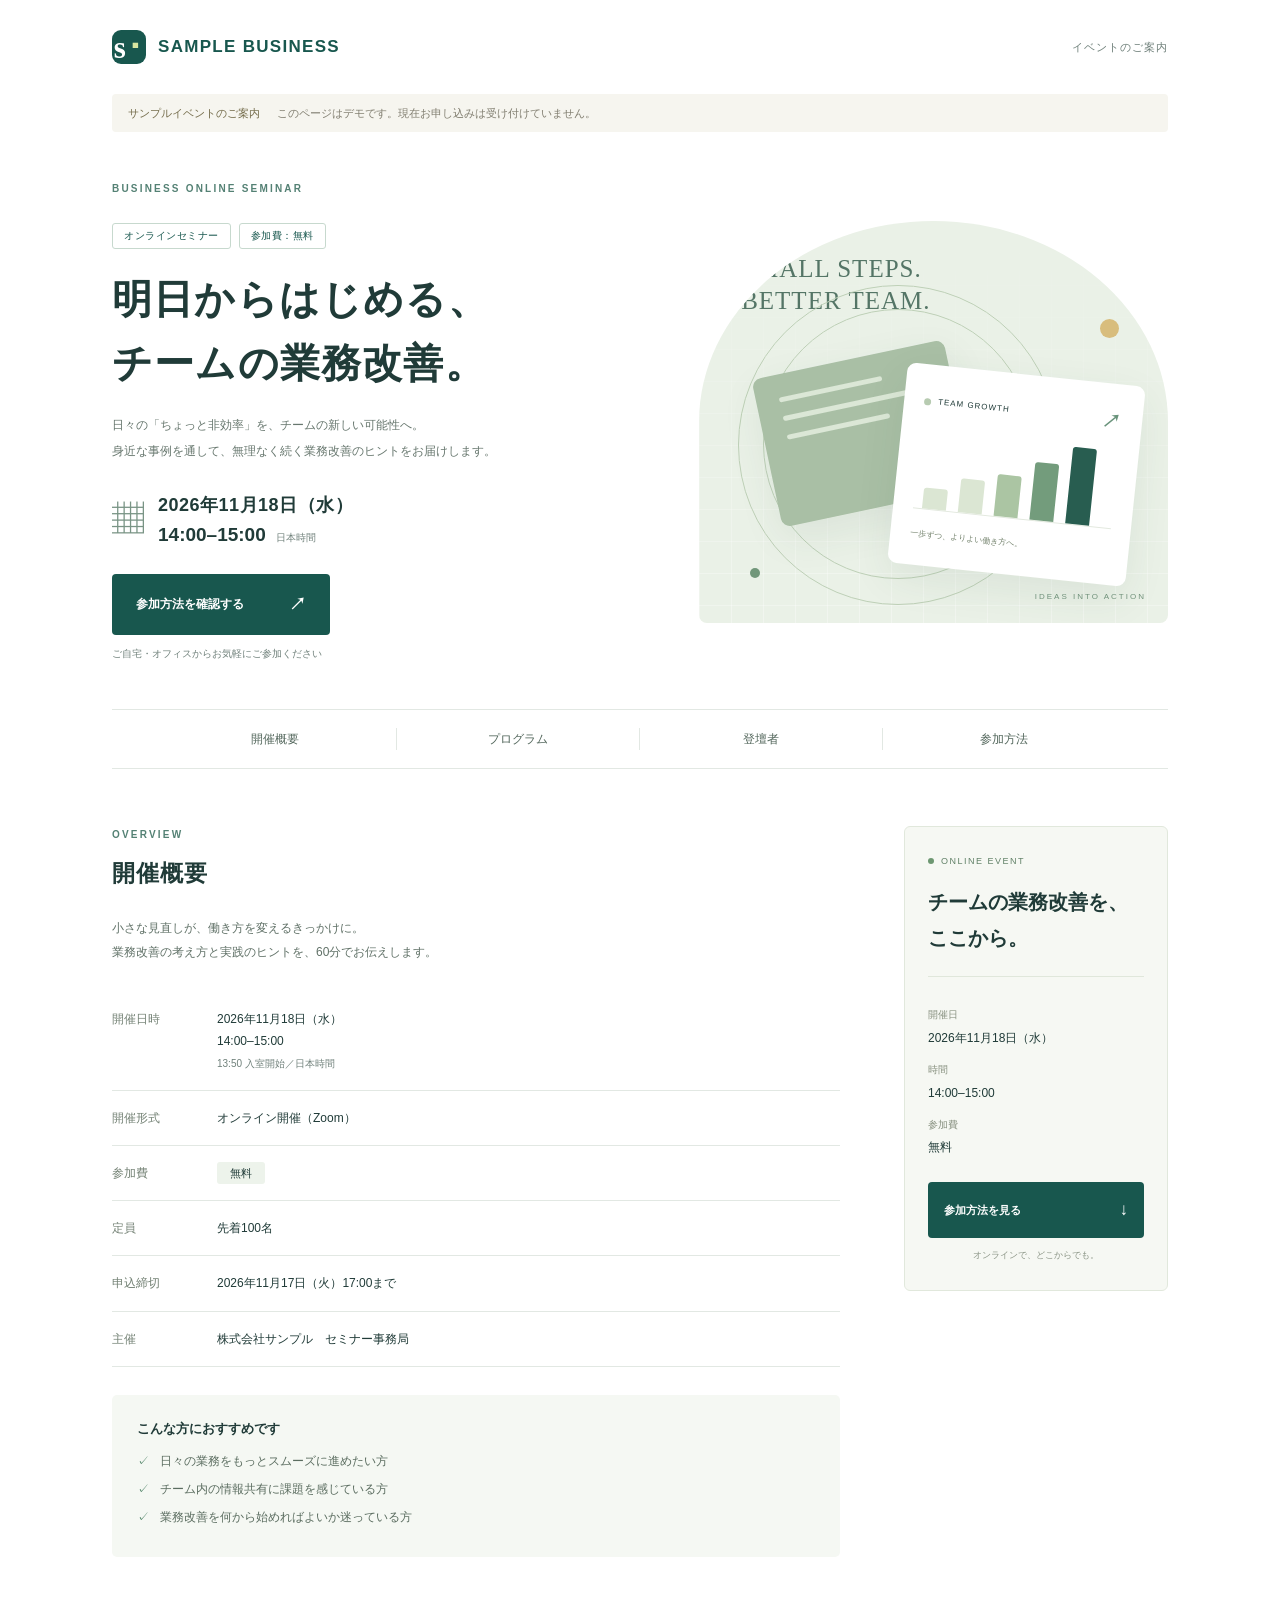
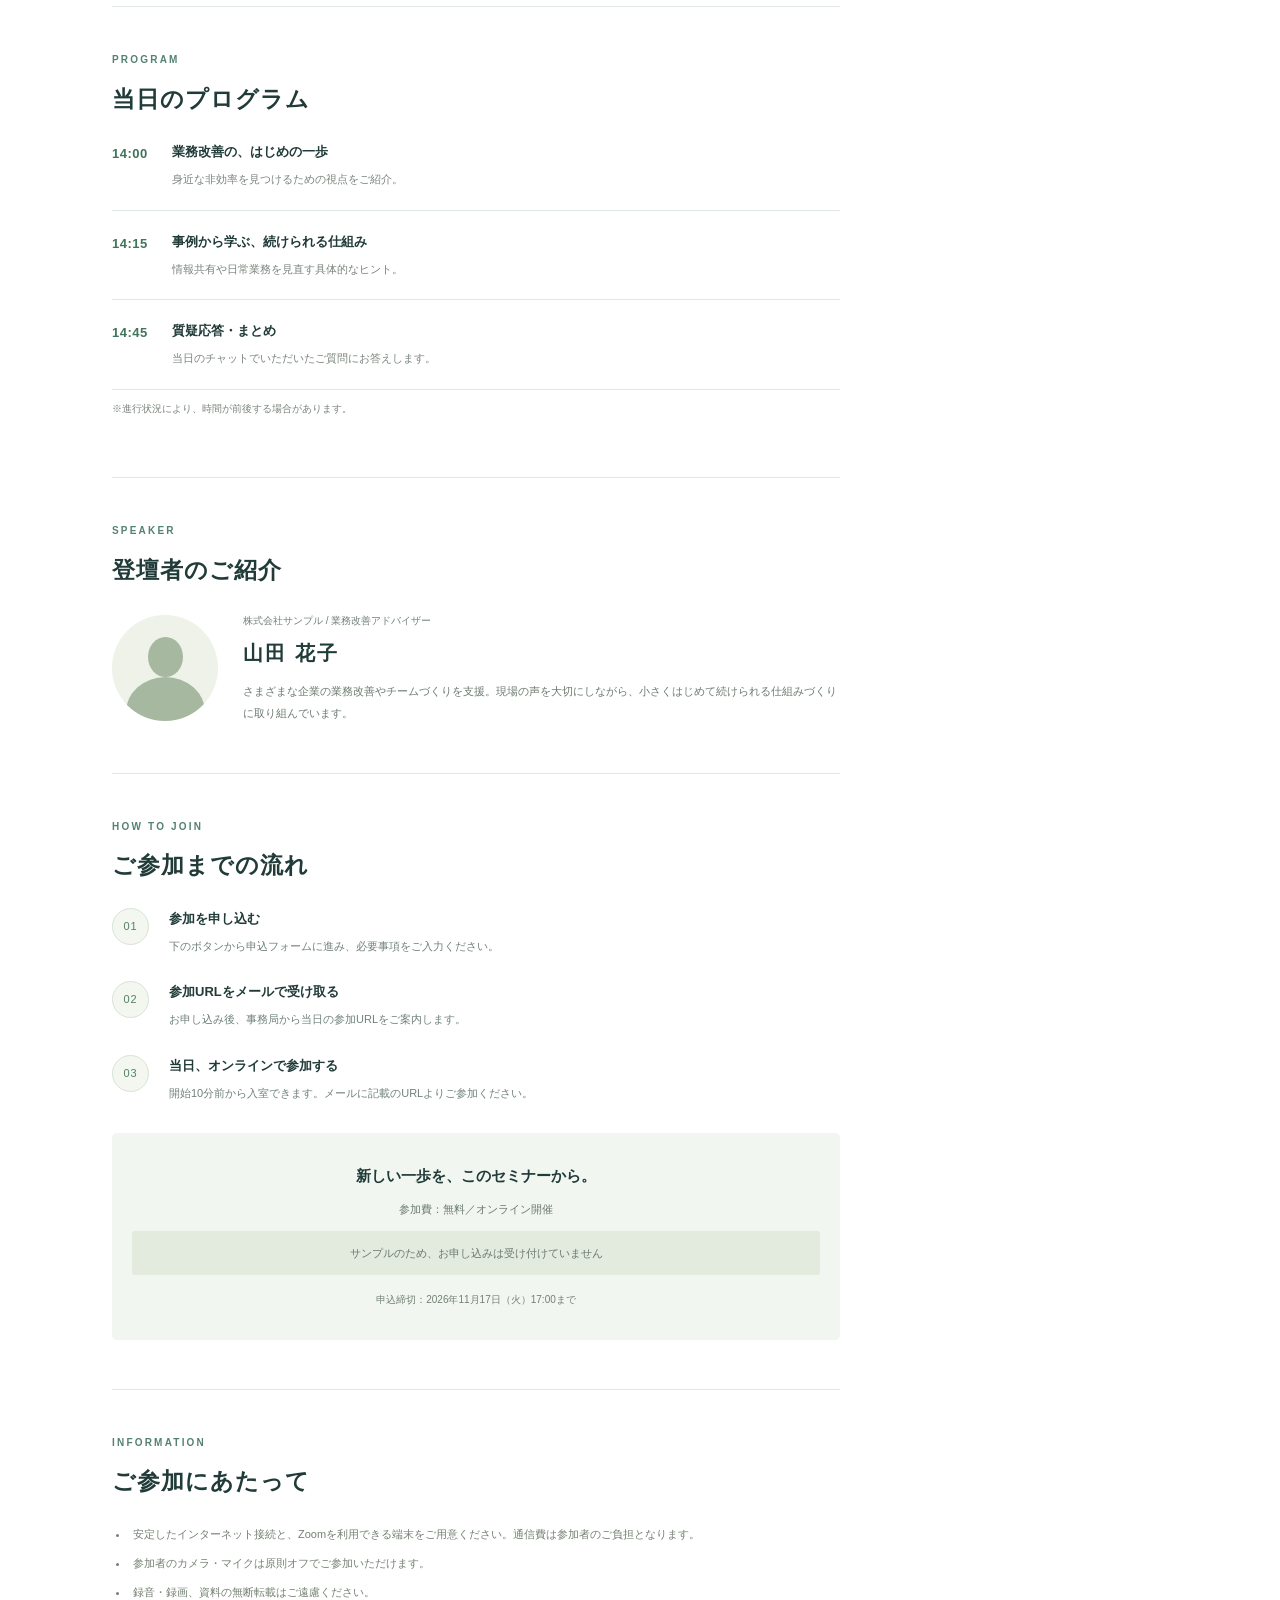
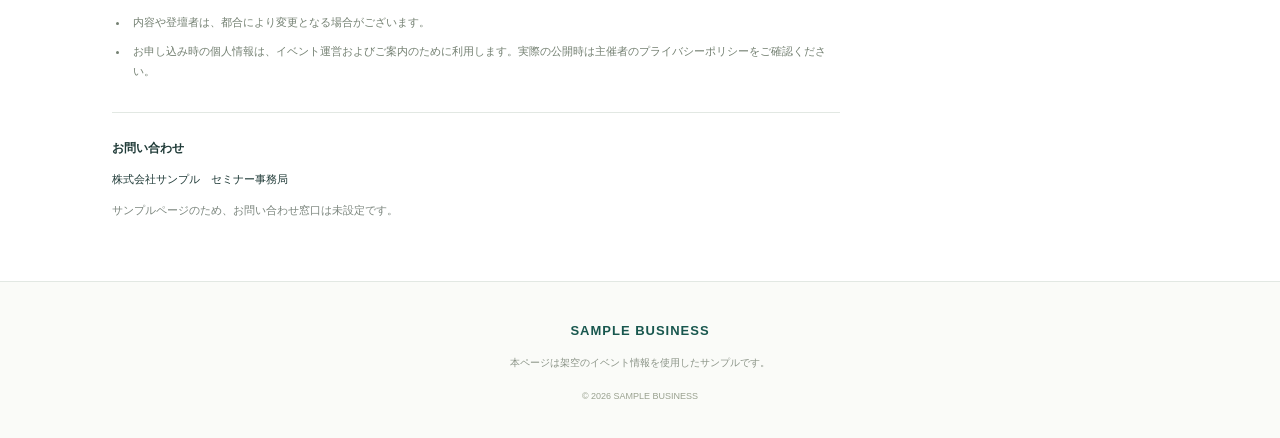
==== index.html @ 07f684a6 "Add Japanese online event information page" ====
<!doctype html>
<html lang="ja">
<head>
  <meta charset="utf-8">
  <meta name="viewport" content="width=device-width, initial-scale=1">
  <meta name="description" content="オンラインセミナーの開催概要・プログラム・参加方法をご案内します。">
  <meta name="robots" content="noindex, nofollow">
  <meta name="theme-color" content="#174f49">
  <title>オンラインイベントのご案内</title>
  <link rel="stylesheet" href="style.css">
  <script src="app.js" defer></script>
</head>
<body>
  <header class="site-header"><a class="brand" href="#" aria-label="ページの先頭へ"><span class="brand-mark" aria-hidden="true">s<span>･</span></span><span id="company">SAMPLE BUSINESS</span></a><span class="header-label">イベントのご案内</span></header>
  <main id="content">
    <div class="sample-banner" data-sample>サンプルイベントのご案内 <span>このページはデモです。現在お申し込みは受け付けていません。</span></div>
    <section class="hero" aria-labelledby="event-title">
      <div class="hero-copy"><p class="eyebrow" id="series"></p><div class="tags"><span>オンラインセミナー</span><span>参加費：<span data-field="fee"></span></span></div><h1 id="event-title">イベント情報を読み込み中…</h1><p class="hero-description" id="description"></p><div class="hero-date"><span class="date-icon" aria-hidden="true">▦</span><div><strong data-field="date"></strong><p><span data-field="time"></span><small>日本時間</small></p></div></div><a class="button" href="#participation">参加方法を確認する <span aria-hidden="true">↗</span></a><p class="hero-caption">ご自宅・オフィスからお気軽にご参加ください</p></div>
      <div class="hero-art" aria-hidden="true"><div class="art-grid"></div><span class="art-caption">SMALL STEPS.<br>BETTER TEAM.</span><div class="art-orbit orbit-one"></div><div class="art-orbit orbit-two"></div><div class="art-card card-back"><span></span><span></span><span></span></div><div class="art-card card-front"><div class="chart-header"><i></i><span>TEAM GROWTH</span><b>↗</b></div><div class="chart"><i></i><i></i><i></i><i></i><i></i></div><div class="chart-line"></div><small>一歩ずつ、よりよい働き方へ。</small></div><span class="art-dot dot-one"></span><span class="art-dot dot-two"></span><span class="art-note">IDEAS INTO ACTION</span></div>
    </section>
    <nav class="section-nav" aria-label="ページ内メニュー"><a href="#overview">開催概要</a><a href="#program">プログラム</a><a href="#speaker">登壇者</a><a href="#participation">参加方法</a></nav>
    <div class="page-body"><div class="main-column">
      <section id="overview" class="section"><p class="eyebrow">OVERVIEW</p><h2>開催概要</h2><p class="section-intro" data-field="overview"></p><dl class="overview-table"><div><dt>開催日時</dt><dd><strong data-field="date"></strong><br><span data-field="time"></span><small data-field="reception"></small></dd></div><div><dt>開催形式</dt><dd data-field="format"></dd></div><div><dt>参加費</dt><dd><span class="free" data-field="fee"></span></dd></div><div><dt>定員</dt><dd data-field="capacity"></dd></div><div><dt>申込締切</dt><dd data-field="deadline"></dd></div><div><dt>主催</dt><dd data-field="organizer"></dd></div></dl><div class="audience"><h3>こんな方におすすめです</h3><ul id="audience"></ul></div></section>
      <section id="program" class="section"><p class="eyebrow">PROGRAM</p><h2>当日のプログラム</h2><div id="agenda" class="agenda"></div><p class="muted">※進行状況により、時間が前後する場合があります。</p></section>
      <section id="speaker" class="section"><p class="eyebrow">SPEAKER</p><h2>登壇者のご紹介</h2><div class="speaker-card"><div class="speaker-avatar" aria-hidden="true"><span></span></div><div><p class="speaker-role" id="speaker-role"></p><h3 id="speaker-name"></h3><p id="speaker-bio"></p></div></div></section>
      <section id="participation" class="section"><p class="eyebrow">HOW TO JOIN</p><h2>ご参加までの流れ</h2><ol class="steps"><li><span>01</span><div><h3>参加を申し込む</h3><p>下のボタンから申込フォームに進み、必要事項をご入力ください。</p></div></li><li><span>02</span><div><h3>参加URLをメールで受け取る</h3><p>お申し込み後、事務局から当日の参加URLをご案内します。</p></div></li><li><span>03</span><div><h3>当日、オンラインで参加する</h3><p>開始10分前から入室できます。メールに記載のURLよりご参加ください。</p></div></li></ol><div class="application-box"><h3 data-field="invitation"></h3><p>参加費：<span data-field="fee"></span>／オンライン開催</p><a id="application-link" class="button" hidden>参加を申し込む <span aria-hidden="true">↗</span></a><p id="application-unavailable" class="demo-status">サンプルのため、お申し込みは受け付けていません</p><small>申込締切：<span data-field="deadline"></span></small></div></section>
      <section class="section notes"><p class="eyebrow">INFORMATION</p><h2>ご参加にあたって</h2><ul id="notes"></ul><div class="contact"><h3>お問い合わせ</h3><p data-field="organizer"></p><a id="contact-link" hidden></a><p id="contact-unavailable" class="muted">サンプルページのため、お問い合わせ窓口は未設定です。</p></div></section>
    </div><aside class="summary-card" aria-label="イベント要点"><span class="live-label"><i></i> ONLINE EVENT</span><h2 data-field="shortTitle"></h2><dl><dt>開催日</dt><dd data-field="date"></dd><dt>時間</dt><dd data-field="time"></dd><dt>参加費</dt><dd data-field="fee"></dd></dl><a class="button" href="#participation">参加方法を見る <span aria-hidden="true">↓</span></a><p>オンラインで、どこからでも。</p></aside></div>
    <div id="load-error" role="alert" hidden>イベント情報を読み込めませんでした。時間をおいて再読み込みしてください。</div>
  </main>
  <footer><a class="footer-brand" href="#" data-field="company"></a><p data-sample>本ページは架空のイベント情報を使用したサンプルです。</p><small>© <span id="year"></span> <span data-field="company"></span></small></footer>
  <noscript><p class="noscript">イベント詳細を表示するには、ブラウザのJavaScriptを有効にしてください。</p></noscript>
</body>
</html>
---- style.css ----
:root{--ink:#203b38;--green:#18574e;--muted:#70817b;--line:#e2e8e3;--pale:#f1f6f1}*{box-sizing:border-box}html{scroll-behavior:smooth;scroll-padding-top:30px}body{margin:0;background:#fff;color:var(--ink);font-family:"Noto Sans JP","Hiragino Kaku Gothic ProN","Yu Gothic",Meiryo,sans-serif;font-size:14px;line-height:1.85}a{color:var(--green)}a:focus-visible{outline:3px solid #bd8c2f;outline-offset:5px}button,a{-webkit-tap-highlight-color:transparent}[hidden]{display:none!important}.site-header{max-width:1120px;margin:auto;height:94px;display:flex;justify-content:space-between;align-items:center;padding:0 32px}.brand{display:flex;gap:12px;align-items:center;text-decoration:none;font-weight:700;font-size:17px;letter-spacing:1.3px}.brand-mark{display:inline-flex;align-items:center;justify-content:center;width:34px;height:34px;background:var(--green);color:white;border-radius:9px;font-size:31px;line-height:1;font-family:Georgia,serif}.brand-mark span{color:#d8e6a1}.header-label{font-size:11px;color:var(--muted);letter-spacing:1px}main{max-width:1120px;margin:auto;padding:0 32px}.sample-banner{font-size:11px;background:#f6f5ef;color:#756d4c;padding:9px 16px;border-radius:4px;margin-bottom:24px}.sample-banner span{margin-left:14px;color:#817e70}.hero{display:grid;grid-template-columns:1.15fr 1fr;min-height:460px;gap:20px;align-items:center;padding:24px 0 45px}.eyebrow{font-size:10px;font-weight:700;letter-spacing:2.2px;color:#548174;margin:0 0 12px}.tags{display:flex;gap:8px;margin:24px 0 18px}.tags span{font-size:10px;letter-spacing:.5px;padding:3px 11px;border:1px solid #c7d9ce;border-radius:3px;color:var(--green)}h1{font-size:40px;line-height:1.6;letter-spacing:1.2px;margin:0 0 18px;white-space:pre-line;font-weight:700}.hero-description{font-size:12px;line-height:2.1;white-space:pre-line;color:#67776e}.hero-date{display:flex;align-items:center;gap:14px;margin:25px 0}.date-icon{font-size:32px;color:#799485}.hero-date strong{font-size:18px;letter-spacing:.5px}.hero-date p{margin:0;font-size:19px;font-weight:600;line-height:1.4}.hero-date small{font-size:10px;font-weight:400;margin-left:10px;color:var(--muted)}.button{display:inline-flex;align-items:center;justify-content:space-between;gap:45px;border-radius:4px;background:var(--green);color:white;font-size:12px;font-weight:600;padding:15px 24px;text-decoration:none;transition:background .2s,transform .2s}.button:hover{background:#103f38;transform:translateY(-1px)}.button span{font-size:17px}.hero-caption{font-size:10px;color:var(--muted);margin:10px 0 0}.hero-art{height:380px;background:#eaf1e7;border-radius:50% 50% 8px 8px;position:relative;overflow:hidden}.art-grid{position:absolute;inset:0;background-image:linear-gradient(#ffffff55 1px,transparent 1px),linear-gradient(90deg,#ffffff55 1px,transparent 1px);background-size:32px 32px;mask-image:linear-gradient(transparent,#000)}.art-caption{position:absolute;left:42px;top:32px;font-size:25px;line-height:1.3;font-family:Georgia,serif;color:#547566;letter-spacing:1px}.art-orbit{position:absolute;width:270px;height:270px;border:1px solid #bed0b7;border-radius:50%;top:88px;left:64px}.orbit-two{width:320px;height:320px;left:39px;top:64px}.art-card{position:absolute;border-radius:9px;background:#fff;box-shadow:0 14px 40px #31533b15}.card-back{width:196px;height:151px;left:66px;top:137px;transform:rotate(-12deg);background:#a9bfa5;padding:23px}.card-back>span{display:block;width:70%;height:5px;background:#dbe7d6;margin-bottom:14px;border-radius:3px}.card-back>span:nth-child(2){width:90%}.card-front{width:239px;right:32px;top:153px;transform:rotate(6deg);padding:20px}.chart-header{display:flex;align-items:center;gap:7px;font-size:8px;letter-spacing:1px}.chart-header i{width:7px;height:7px;background:#b7cbb1;border-radius:50%}.chart-header b{margin-left:auto;font-size:19px;color:#69937b}.chart{height:89px;display:flex;gap:12px;align-items:flex-end;padding:12px 9px 0}.chart i{width:24px;background:#dbe6d3;border-radius:3px 3px 0 0;height:28%}.chart i:nth-child(2){height:44%}.chart i:nth-child(3){height:55%;background:#abc5a3}.chart i:nth-child(4){height:75%;background:#739c7c}.chart i:nth-child(5){height:100%;background:#285d50}.chart-line{border-top:1px solid #e3e9df;margin-bottom:10px}.card-front small{font-size:8px;color:#72816b}.art-dot{position:absolute;border-radius:50%;background:#d8bd7d}.dot-one{width:19px;height:19px;right:49px;top:98px}.dot-two{width:10px;height:10px;left:51px;bottom:45px;background:#71977a}.art-note{position:absolute;bottom:18px;right:22px;font-size:8px;letter-spacing:2px;color:#70917a}.section-nav{display:flex;border-top:1px solid var(--line);border-bottom:1px solid var(--line);justify-content:center;padding:18px 0;gap:0}.section-nav a{font-size:12px;text-decoration:none;width:23%;text-align:center;border-right:1px solid var(--line);color:#52665b}.section-nav a:last-child{border:0}.section-nav a:hover{color:#142f27;text-decoration:underline}.page-body{display:grid;grid-template-columns:minmax(0,1fr) 264px;gap:64px;padding-top:57px}.section{padding-bottom:49px;margin-bottom:44px;border-bottom:1px solid var(--line);scroll-margin-top:20px}h2{font-size:23px;letter-spacing:1px;line-height:1.5;margin:0 0 25px}h3{font-size:14px;line-height:1.7;margin:0 0 6px}.section-intro{color:#607167;font-size:12px;line-height:2;margin:0 0 28px}.overview-table{margin:0}.overview-table>div{display:grid;grid-template-columns:105px 1fr;padding:16px 0;border-bottom:1px solid var(--line);font-size:12px}.overview-table dt{color:#738174}.overview-table dd{margin:0}.overview-table strong{font-weight:500}.overview-table small{display:block;color:var(--muted);font-size:10px;margin-top:3px}.free{display:inline-block;background:#edf3eb;padding:1px 13px;border-radius:3px;font-size:11px}.audience{margin-top:28px;background:#f5f8f3;border-radius:5px;padding:23px 25px}.audience h3{font-size:13px}.audience ul{list-style:none;margin:10px 0 0;padding:0;font-size:12px;color:#5b6d60}.audience li{margin:6px 0;padding-left:23px;position:relative}.audience li:before{content:'✓';position:absolute;left:0;color:#4d8264}.agenda-item{display:flex;gap:24px;border-bottom:1px solid var(--line);padding:20px 0}.agenda-item:first-child{padding-top:0}.agenda-time{font-size:13px;font-weight:600;letter-spacing:.5px;color:#42745c;padding-top:1px}.agenda-item h3{font-size:13px}.agenda-item p{margin:3px 0 0;font-size:11px;color:#7a847c}.muted{font-size:10px;color:#7a847c}.speaker-card{display:flex;gap:25px;align-items:center}.speaker-avatar{height:106px;min-width:106px;border-radius:50%;background:#eef2e9;position:relative;overflow:hidden}.speaker-avatar:before{content:'';position:absolute;width:35px;height:40px;border-radius:50%;background:#a6b9a0;top:22px;left:36px}.speaker-avatar:after{content:'';position:absolute;width:79px;height:70px;border-radius:50% 50% 0 0;background:#a6b9a0;bottom:-26px;left:14px}.speaker-role{font-size:10px;color:var(--muted);margin:0 0 5px}.speaker-card h3{font-size:20px;letter-spacing:2px;margin-bottom:10px}#speaker-bio{font-size:11px;color:#6c7a70;margin:0;line-height:2}.steps{list-style:none;padding:0;margin:0 0 30px}.steps li{display:flex;gap:20px;position:relative;padding-bottom:25px}.steps li:last-child{padding-bottom:0}.steps li>span{border:1px solid #d8e3d7;background:#f3f7f0;border-radius:50%;width:37px;height:37px;flex-shrink:0;display:flex;align-items:center;justify-content:center;font-size:11px;letter-spacing:1px;color:#528264}.steps h3{font-size:13px}.steps p{font-size:11px;color:var(--muted);margin:0}.application-box{text-align:center;padding:30px 20px;background:var(--pale);border-radius:5px}.application-box h3{font-size:15px}.application-box p{font-size:11px;color:#6c7a70}.application-box small{display:block;font-size:10px;margin-top:16px;color:#748072}.demo-status{background:#e3eade;padding:12px 10px;border-radius:3px}.notes{border:0;margin-bottom:0}.notes ul{padding-left:17px;font-size:11px;color:#748072}.notes li{padding-left:4px;margin:9px 0}.contact{border-top:1px solid var(--line);margin-top:30px;padding-top:25px}.contact h3{font-size:12px}.contact p,.contact a{font-size:11px}.summary-card{position:sticky;top:24px;align-self:start;background:#f6f8f3;border:1px solid #e1e8dc;border-radius:6px;padding:26px 23px}.live-label{font-size:9px;letter-spacing:1.5px;color:#618167;display:flex;align-items:center;gap:7px}.live-label i{width:6px;height:6px;border-radius:50%;background:#6d9771}.summary-card h2{font-size:20px;line-height:1.8;margin:15px 0 20px;letter-spacing:0}.summary-card dl{border-top:1px solid #e0e7db;padding-top:17px}.summary-card dt{font-size:10px;color:#87907f;margin-top:12px}.summary-card dd{font-size:12px;margin:2px 0;font-weight:500}.summary-card .button{width:100%;font-size:11px;gap:10px;padding:12px 16px;margin-top:10px}.summary-card>p{text-align:center;font-size:9px;color:#8b9586;margin-bottom:0}footer{border-top:1px solid var(--line);text-align:center;padding:36px 20px 30px;background:#fafbf8}.footer-brand{font-size:13px;font-weight:700;letter-spacing:1px;text-decoration:none}footer p{font-size:10px;color:#8a9386;margin:10px 0}footer small{font-size:9px;color:#99a18f}#load-error,.noscript{padding:20px;background:#fff1e4;color:#743a17;margin:20px;border:1px solid #e6bb93}@media(min-width:1200px){.hero{gap:48px}.hero-art{height:402px}}@media(max-width:800px){.page-body{gap:30px;grid-template-columns:minmax(0,1fr) 230px}.summary-card{padding:20px 17px}h1{font-size:31px}.hero-art{height:340px}.card-front{right:15px;width:210px}.art-caption{font-size:21px;left:29px}.card-back{left:24px}.hero{gap:15px}.hero-description{white-space:normal}}@media(max-width:640px){.site-header{height:76px;padding:0 22px}.brand{font-size:13px;gap:9px;letter-spacing:.9px}.brand-mark{width:29px;height:29px;font-size:27px}.header-label{font-size:9px;letter-spacing:0}main{padding:0 22px}.sample-banner{font-size:10px;margin-bottom:10px;padding:10px 12px;line-height:1.7}.sample-banner span{display:block;margin:3px 0 0;font-size:9px}.hero{grid-template-columns:1fr;padding:22px 0 30px;gap:28px}.eyebrow{font-size:9px}.tags{margin:19px 0 16px}h1{font-size:30px;line-height:1.65;letter-spacing:.6px}.hero-description{font-size:12px}.hero-date{margin:23px 0}.hero-date strong{font-size:17px}.hero-copy>.button{width:100%;justify-content:center;position:relative}.hero-copy>.button span{position:absolute;right:22px}.hero-caption{text-align:center;font-size:9px}.hero-art{height:246px;border-radius:110px 110px 6px 6px;max-width:390px;width:100%;margin:auto}.art-caption{font-size:20px;top:26px;left:35px}.card-front{top:83px;right:25px;width:195px;padding:15px}.card-back{top:88px;left:35px;width:165px;height:127px}.chart{height:65px}.card-front small{font-size:7px}.art-orbit{top:25px;left:65px;width:230px;height:230px}.orbit-two{top:2px;left:42px;width:276px;height:276px}.dot-one{top:51px;right:32px;width:13px;height:13px}.dot-two{bottom:24px;left:22px}.art-note{font-size:7px;bottom:10px}.section-nav{padding:15px 0}.section-nav a{font-size:10px;width:25%}.page-body{display:block;padding-top:36px}.summary-card{display:none}.section{padding-bottom:32px;margin-bottom:32px}h2{font-size:21px;margin-bottom:22px}.section-intro{font-size:11px}.overview-table>div{grid-template-columns:80px 1fr;gap:6px;font-size:11px;padding:15px 0}.overview-table small{font-size:9px}.audience{padding:21px 17px}.audience h3{font-size:12px}.audience ul{font-size:11px}.agenda-item{gap:17px}.agenda-time{font-size:12px}.agenda-item h3{font-size:12px}.speaker-card{align-items:flex-start;gap:17px}.speaker-avatar{min-width:74px;height:74px}.speaker-avatar:before{width:26px;height:30px;left:25px;top:15px}.speaker-avatar:after{width:60px;height:55px;left:8px;bottom:-23px}.speaker-card h3{font-size:18px}.speaker-role{font-size:9px}.steps li{gap:14px}.steps p{font-size:11px}.application-box{padding:26px 14px}.application-box h3{font-size:13px}.demo-status{font-size:10px!important}.notes{margin-bottom:0}footer{padding:30px 20px}.notes li{font-size:11px}}@media(prefers-reduced-motion:reduce){html{scroll-behavior:auto}.button{transition:none}}

[data-field="overview"],[data-field="shortTitle"]{white-space:pre-line}
.tags span span{border:0;padding:0;font:inherit}
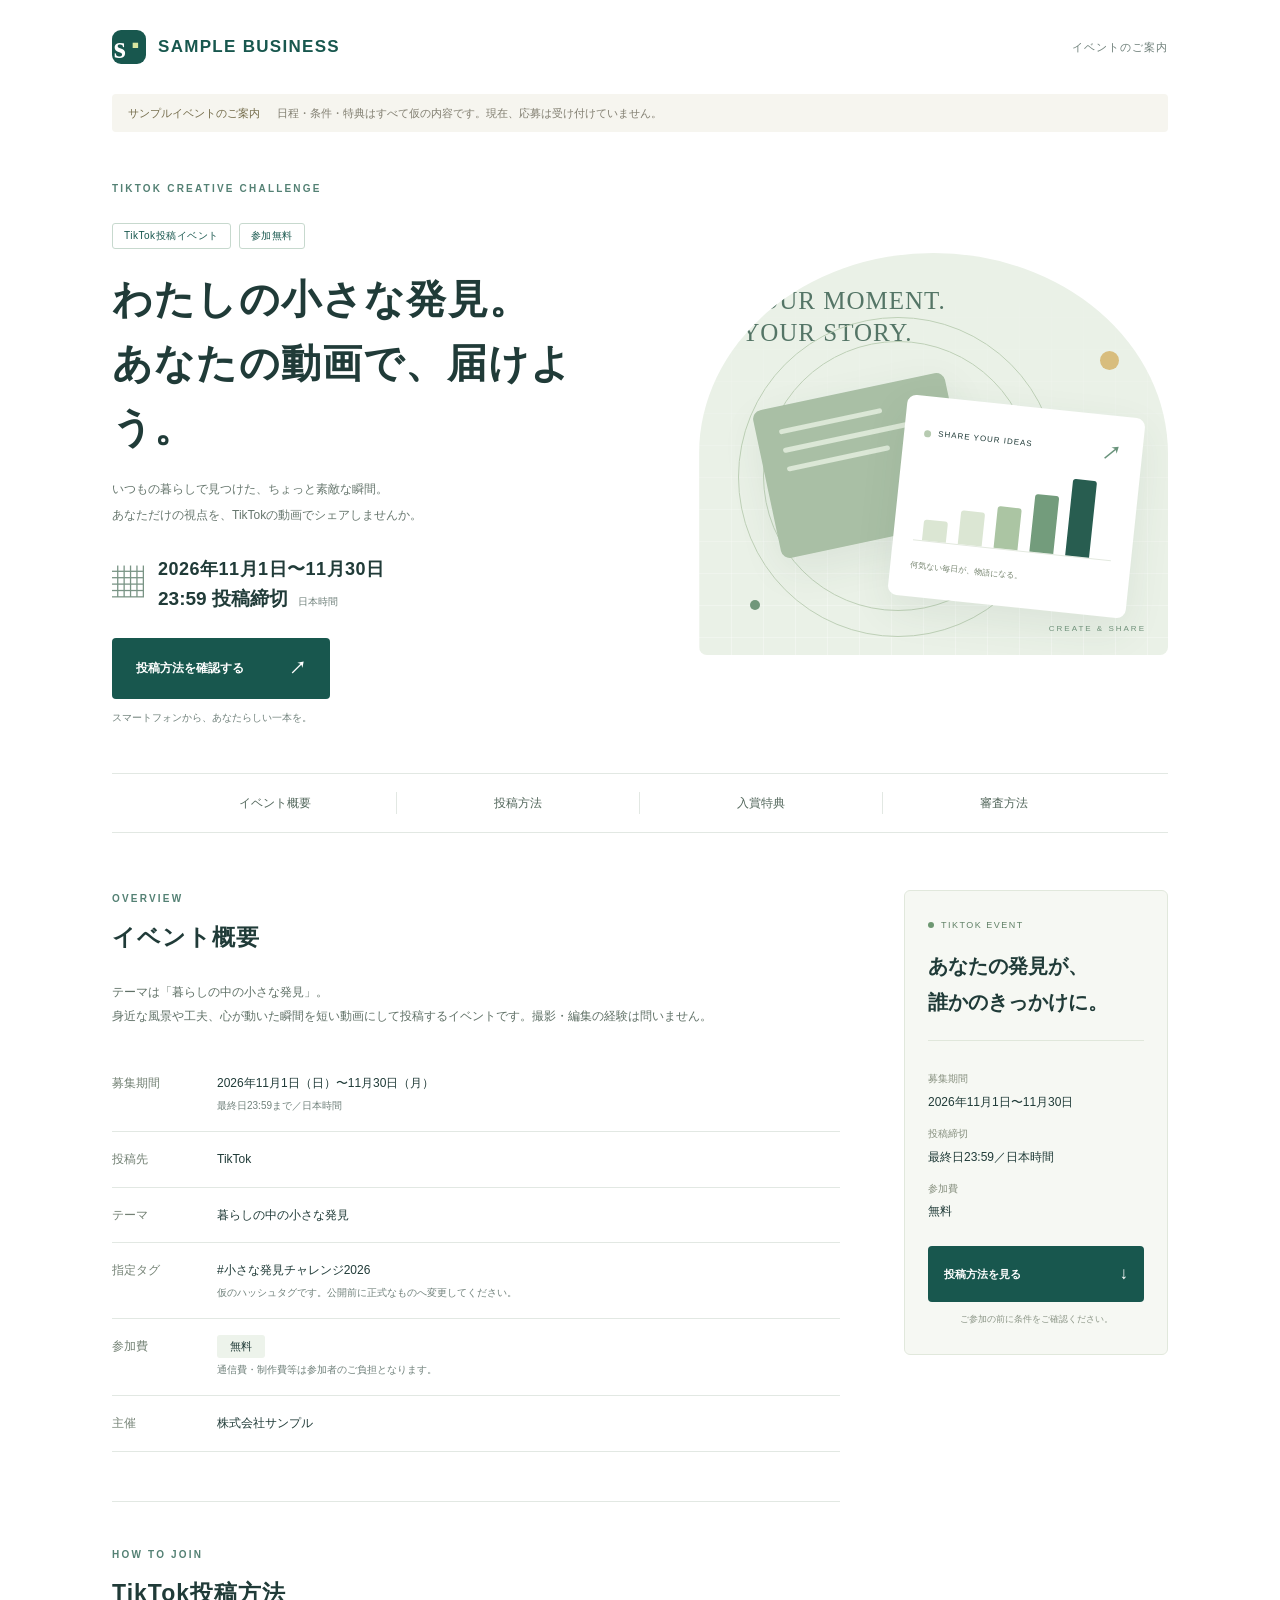
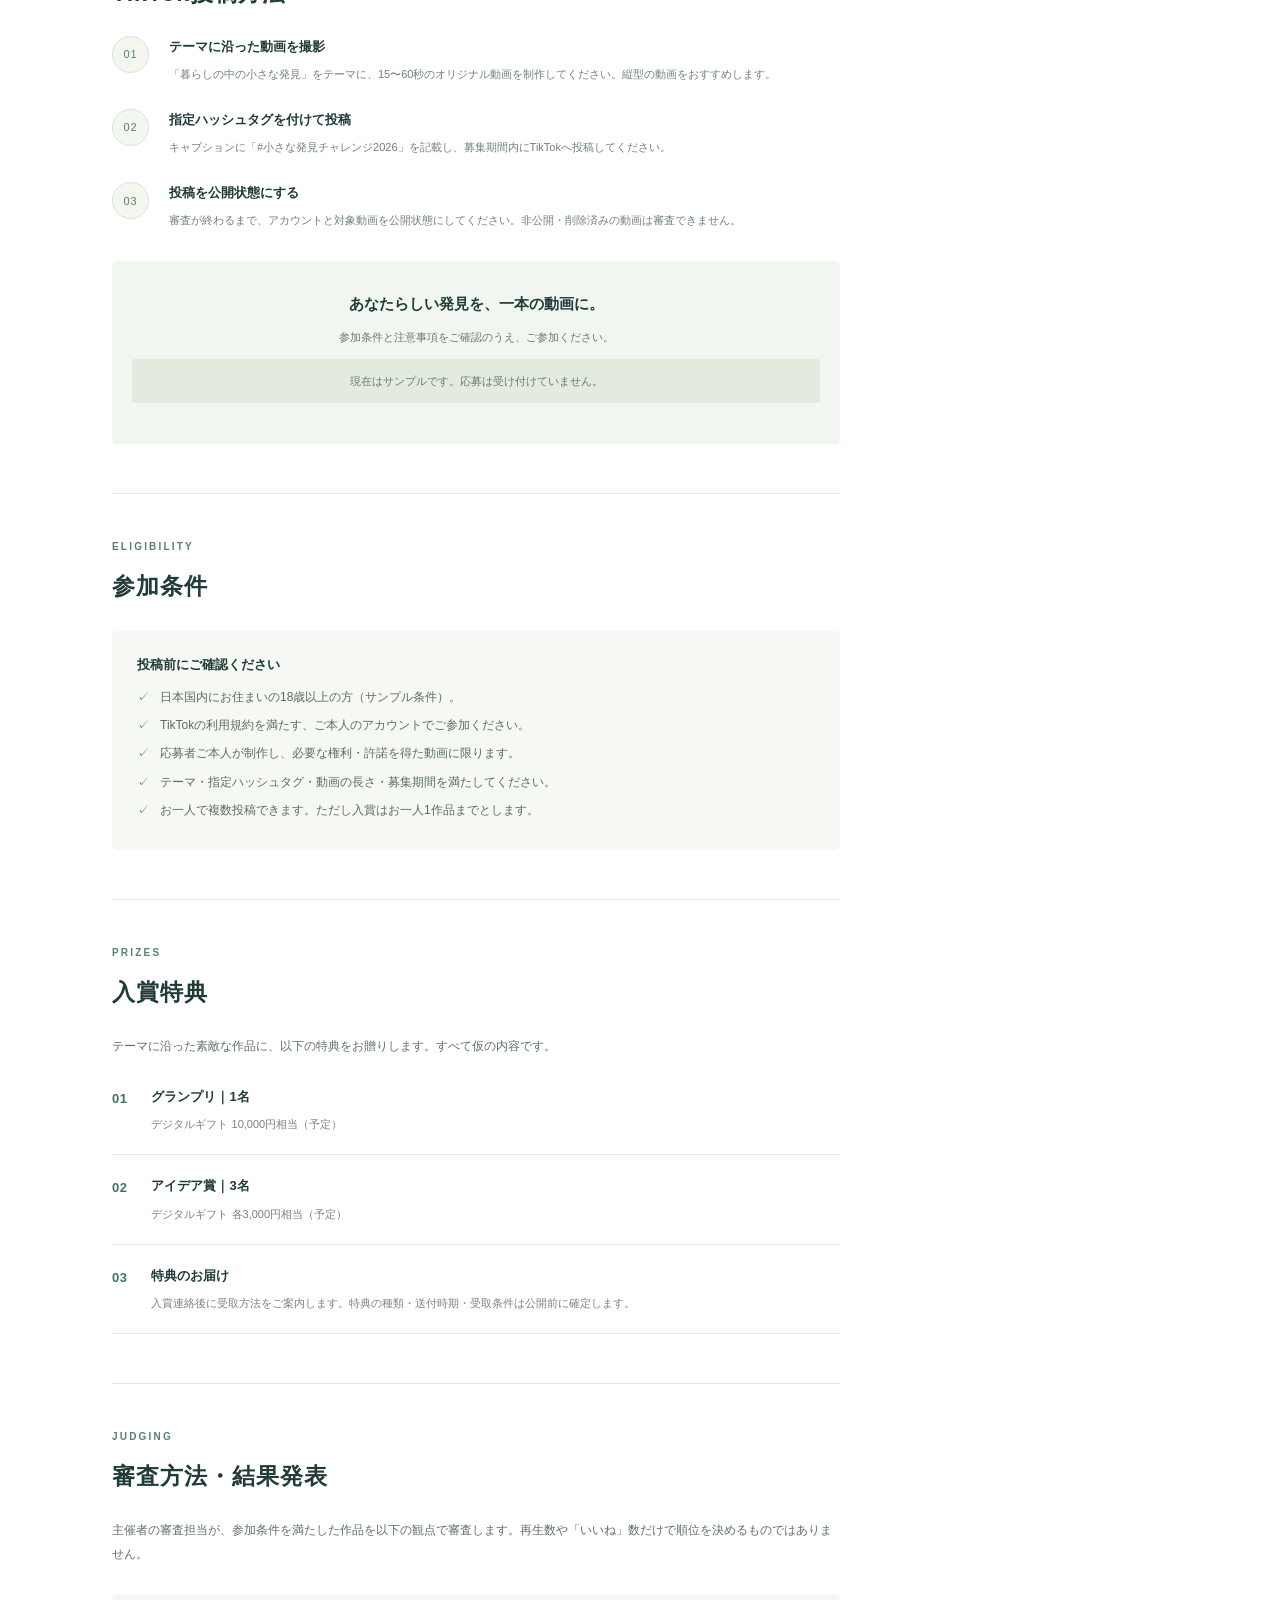
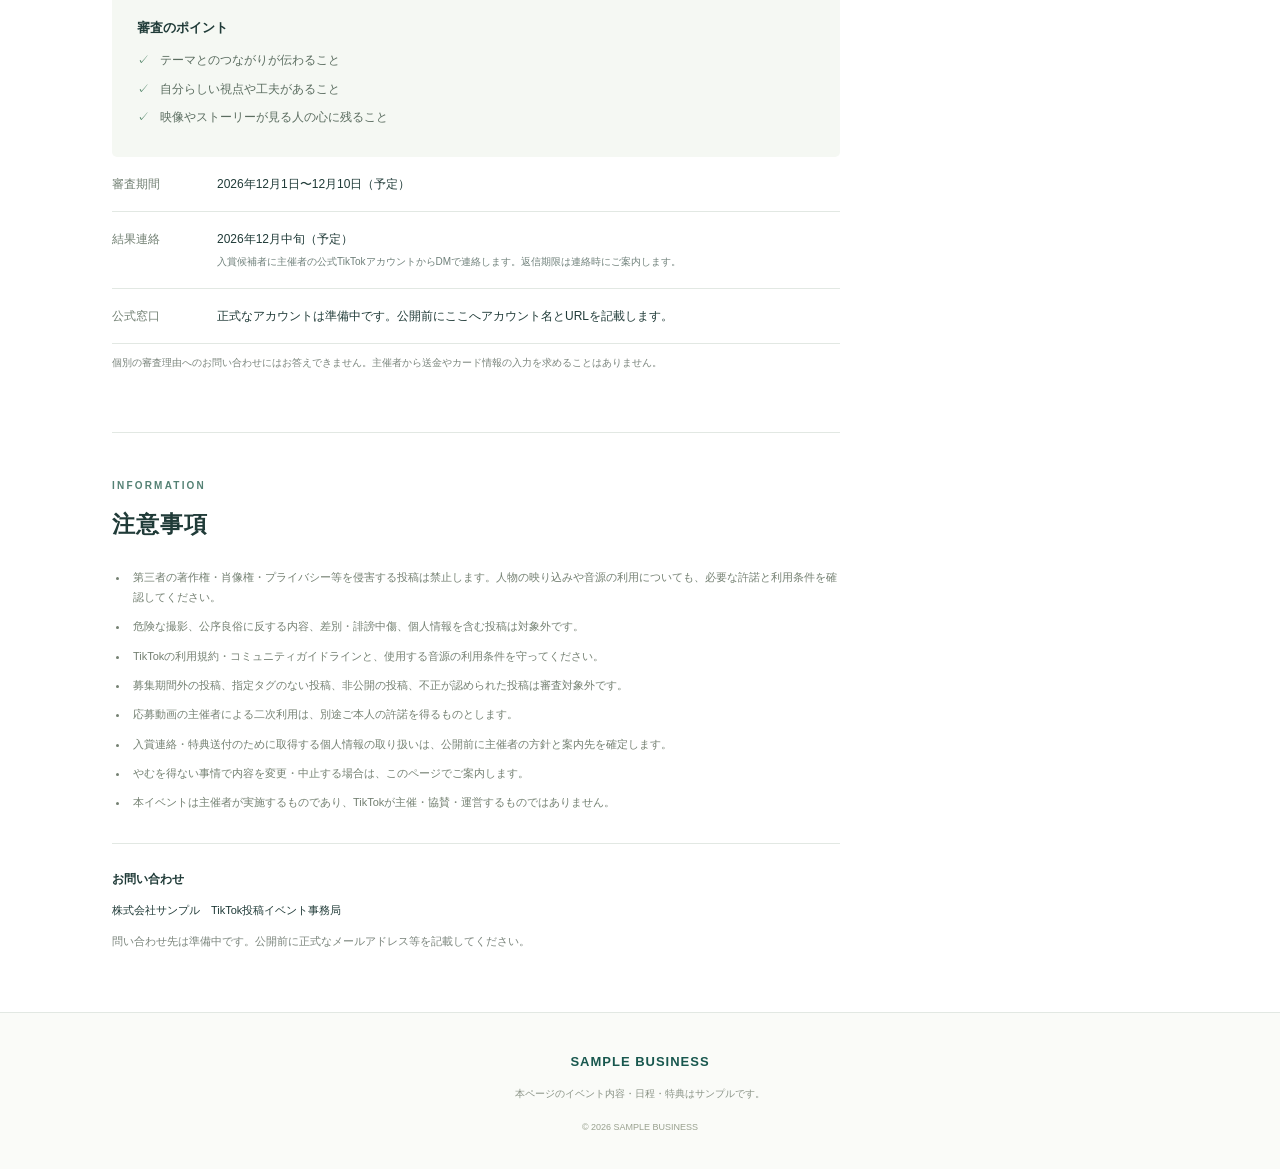
==== commit 114daf5a: "Adapt static page for TikTok event and document Pages publishing" ====
--- a/index.html
+++ b/index.html
@@ -1,34 +1,120 @@
-<!doctype html>
-<html lang="ja">
-<head>
+<!DOCTYPE html><html lang="ja">
+<!-- このファイルだけで表示できます。日本語の文章を編集し、UTF-8で保存してください。 --><head>
   <meta charset="utf-8">
   <meta name="viewport" content="width=device-width, initial-scale=1">
-  <meta name="description" content="オンラインセミナーの開催概要・プログラム・参加方法をご案内します。">
+  <meta name="description" content="TikTok投稿イベントの概要・投稿方法・参加条件・入賞特典・審査方法をご案内します。">
   <meta name="robots" content="noindex, nofollow">
   <meta name="theme-color" content="#174f49">
-  <title>オンラインイベントのご案内</title>
-  <link rel="stylesheet" href="style.css">
-  <script src="app.js" defer></script>
+  <title>わたしの小さな発見。TikTok投稿イベント | SAMPLE BUSINESS</title>
+  <style>
+:root{--ink:#203b38;--green:#18574e;--muted:#70817b;--line:#e2e8e3;--pale:#f1f6f1}*{box-sizing:border-box}html{scroll-behavior:smooth;scroll-padding-top:30px}body{margin:0;background:#fff;color:var(--ink);font-family:"Noto Sans JP","Hiragino Kaku Gothic ProN","Yu Gothic",Meiryo,sans-serif;font-size:14px;line-height:1.85}a{color:var(--green)}a:focus-visible{outline:3px solid #bd8c2f;outline-offset:5px}button,a{-webkit-tap-highlight-color:transparent}[hidden]{display:none!important}.site-header{max-width:1120px;margin:auto;height:94px;display:flex;justify-content:space-between;align-items:center;padding:0 32px}.brand{display:flex;gap:12px;align-items:center;text-decoration:none;font-weight:700;font-size:17px;letter-spacing:1.3px}.brand-mark{display:inline-flex;align-items:center;justify-content:center;width:34px;height:34px;background:var(--green);color:white;border-radius:9px;font-size:31px;line-height:1;font-family:Georgia,serif}.brand-mark span{color:#d8e6a1}.header-label{font-size:11px;color:var(--muted);letter-spacing:1px}main{max-width:1120px;margin:auto;padding:0 32px}.sample-banner{font-size:11px;background:#f6f5ef;color:#756d4c;padding:9px 16px;border-radius:4px;margin-bottom:24px}.sample-banner span{margin-left:14px;color:#817e70}.hero{display:grid;grid-template-columns:1.15fr 1fr;min-height:460px;gap:20px;align-items:center;padding:24px 0 45px}.eyebrow{font-size:10px;font-weight:700;letter-spacing:2.2px;color:#548174;margin:0 0 12px}.tags{display:flex;gap:8px;margin:24px 0 18px}.tags span{font-size:10px;letter-spacing:.5px;padding:3px 11px;border:1px solid #c7d9ce;border-radius:3px;color:var(--green)}h1{font-size:40px;line-height:1.6;letter-spacing:1.2px;margin:0 0 18px;white-space:pre-line;font-weight:700}.hero-description{font-size:12px;line-height:2.1;white-space:pre-line;color:#67776e}.hero-date{display:flex;align-items:center;gap:14px;margin:25px 0}.date-icon{font-size:32px;color:#799485}.hero-date strong{font-size:18px;letter-spacing:.5px}.hero-date p{margin:0;font-size:19px;font-weight:600;line-height:1.4}.hero-date small{font-size:10px;font-weight:400;margin-left:10px;color:var(--muted)}.button{display:inline-flex;align-items:center;justify-content:space-between;gap:45px;border-radius:4px;background:var(--green);color:white;font-size:12px;font-weight:600;padding:15px 24px;text-decoration:none;transition:background .2s,transform .2s}.button:hover{background:#103f38;transform:translateY(-1px)}.button span{font-size:17px}.hero-caption{font-size:10px;color:var(--muted);margin:10px 0 0}.hero-art{height:380px;background:#eaf1e7;border-radius:50% 50% 8px 8px;position:relative;overflow:hidden}.art-grid{position:absolute;inset:0;background-image:linear-gradient(#ffffff55 1px,transparent 1px),linear-gradient(90deg,#ffffff55 1px,transparent 1px);background-size:32px 32px;mask-image:linear-gradient(transparent,#000)}.art-caption{position:absolute;left:42px;top:32px;font-size:25px;line-height:1.3;font-family:Georgia,serif;color:#547566;letter-spacing:1px}.art-orbit{position:absolute;width:270px;height:270px;border:1px solid #bed0b7;border-radius:50%;top:88px;left:64px}.orbit-two{width:320px;height:320px;left:39px;top:64px}.art-card{position:absolute;border-radius:9px;background:#fff;box-shadow:0 14px 40px #31533b15}.card-back{width:196px;height:151px;left:66px;top:137px;transform:rotate(-12deg);background:#a9bfa5;padding:23px}.card-back>span{display:block;width:70%;height:5px;background:#dbe7d6;margin-bottom:14px;border-radius:3px}.card-back>span:nth-child(2){width:90%}.card-front{width:239px;right:32px;top:153px;transform:rotate(6deg);padding:20px}.chart-header{display:flex;align-items:center;gap:7px;font-size:8px;letter-spacing:1px}.chart-header i{width:7px;height:7px;background:#b7cbb1;border-radius:50%}.chart-header b{margin-left:auto;font-size:19px;color:#69937b}.chart{height:89px;display:flex;gap:12px;align-items:flex-end;padding:12px 9px 0}.chart i{width:24px;background:#dbe6d3;border-radius:3px 3px 0 0;height:28%}.chart i:nth-child(2){height:44%}.chart i:nth-child(3){height:55%;background:#abc5a3}.chart i:nth-child(4){height:75%;background:#739c7c}.chart i:nth-child(5){height:100%;background:#285d50}.chart-line{border-top:1px solid #e3e9df;margin-bottom:10px}.card-front small{font-size:8px;color:#72816b}.art-dot{position:absolute;border-radius:50%;background:#d8bd7d}.dot-one{width:19px;height:19px;right:49px;top:98px}.dot-two{width:10px;height:10px;left:51px;bottom:45px;background:#71977a}.art-note{position:absolute;bottom:18px;right:22px;font-size:8px;letter-spacing:2px;color:#70917a}.section-nav{display:flex;border-top:1px solid var(--line);border-bottom:1px solid var(--line);justify-content:center;padding:18px 0;gap:0}.section-nav a{font-size:12px;text-decoration:none;width:23%;text-align:center;border-right:1px solid var(--line);color:#52665b}.section-nav a:last-child{border:0}.section-nav a:hover{color:#142f27;text-decoration:underline}.page-body{display:grid;grid-template-columns:minmax(0,1fr) 264px;gap:64px;padding-top:57px}.section{padding-bottom:49px;margin-bottom:44px;border-bottom:1px solid var(--line);scroll-margin-top:20px}h2{font-size:23px;letter-spacing:1px;line-height:1.5;margin:0 0 25px}h3{font-size:14px;line-height:1.7;margin:0 0 6px}.section-intro{color:#607167;font-size:12px;line-height:2;margin:0 0 28px}.overview-table{margin:0}.overview-table>div{display:grid;grid-template-columns:105px 1fr;padding:16px 0;border-bottom:1px solid var(--line);font-size:12px}.overview-table dt{color:#738174}.overview-table dd{margin:0}.overview-table strong{font-weight:500}.overview-table small{display:block;color:var(--muted);font-size:10px;margin-top:3px}.free{display:inline-block;background:#edf3eb;padding:1px 13px;border-radius:3px;font-size:11px}.audience{margin-top:28px;background:#f5f8f3;border-radius:5px;padding:23px 25px}.audience h3{font-size:13px}.audience ul{list-style:none;margin:10px 0 0;padding:0;font-size:12px;color:#5b6d60}.audience li{margin:6px 0;padding-left:23px;position:relative}.audience li:before{content:'✓';position:absolute;left:0;color:#4d8264}.agenda-item{display:flex;gap:24px;border-bottom:1px solid var(--line);padding:20px 0}.agenda-item:first-child{padding-top:0}.agenda-time{font-size:13px;font-weight:600;letter-spacing:.5px;color:#42745c;padding-top:1px}.agenda-item h3{font-size:13px}.agenda-item p{margin:3px 0 0;font-size:11px;color:#7a847c}.muted{font-size:10px;color:#7a847c}.speaker-card{display:flex;gap:25px;align-items:center}.speaker-avatar{height:106px;min-width:106px;border-radius:50%;background:#eef2e9;position:relative;overflow:hidden}.speaker-avatar:before{content:'';position:absolute;width:35px;height:40px;border-radius:50%;background:#a6b9a0;top:22px;left:36px}.speaker-avatar:after{content:'';position:absolute;width:79px;height:70px;border-radius:50% 50% 0 0;background:#a6b9a0;bottom:-26px;left:14px}.speaker-role{font-size:10px;color:var(--muted);margin:0 0 5px}.speaker-card h3{font-size:20px;letter-spacing:2px;margin-bottom:10px}#speaker-bio{font-size:11px;color:#6c7a70;margin:0;line-height:2}.steps{list-style:none;padding:0;margin:0 0 30px}.steps li{display:flex;gap:20px;position:relative;padding-bottom:25px}.steps li:last-child{padding-bottom:0}.steps li>span{border:1px solid #d8e3d7;background:#f3f7f0;border-radius:50%;width:37px;height:37px;flex-shrink:0;display:flex;align-items:center;justify-content:center;font-size:11px;letter-spacing:1px;color:#528264}.steps h3{font-size:13px}.steps p{font-size:11px;color:var(--muted);margin:0}.application-box{text-align:center;padding:30px 20px;background:var(--pale);border-radius:5px}.application-box h3{font-size:15px}.application-box p{font-size:11px;color:#6c7a70}.application-box small{display:block;font-size:10px;margin-top:16px;color:#748072}.demo-status{background:#e3eade;padding:12px 10px;border-radius:3px}.notes{border:0;margin-bottom:0}.notes ul{padding-left:17px;font-size:11px;color:#748072}.notes li{padding-left:4px;margin:9px 0}.contact{border-top:1px solid var(--line);margin-top:30px;padding-top:25px}.contact h3{font-size:12px}.contact p,.contact a{font-size:11px}.summary-card{position:sticky;top:24px;align-self:start;background:#f6f8f3;border:1px solid #e1e8dc;border-radius:6px;padding:26px 23px}.live-label{font-size:9px;letter-spacing:1.5px;color:#618167;display:flex;align-items:center;gap:7px}.live-label i{width:6px;height:6px;border-radius:50%;background:#6d9771}.summary-card h2{font-size:20px;line-height:1.8;margin:15px 0 20px;letter-spacing:0}.summary-card dl{border-top:1px solid #e0e7db;padding-top:17px}.summary-card dt{font-size:10px;color:#87907f;margin-top:12px}.summary-card dd{font-size:12px;margin:2px 0;font-weight:500}.summary-card .button{width:100%;font-size:11px;gap:10px;padding:12px 16px;margin-top:10px}.summary-card>p{text-align:center;font-size:9px;color:#8b9586;margin-bottom:0}footer{border-top:1px solid var(--line);text-align:center;padding:36px 20px 30px;background:#fafbf8}.footer-brand{font-size:13px;font-weight:700;letter-spacing:1px;text-decoration:none}footer p{font-size:10px;color:#8a9386;margin:10px 0}footer small{font-size:9px;color:#99a18f}#load-error,.noscript{padding:20px;background:#fff1e4;color:#743a17;margin:20px;border:1px solid #e6bb93}@media(min-width:1200px){.hero{gap:48px}.hero-art{height:402px}}@media(max-width:800px){.page-body{gap:30px;grid-template-columns:minmax(0,1fr) 230px}.summary-card{padding:20px 17px}h1{font-size:31px}.hero-art{height:340px}.card-front{right:15px;width:210px}.art-caption{font-size:21px;left:29px}.card-back{left:24px}.hero{gap:15px}.hero-description{white-space:normal}}@media(max-width:640px){.site-header{height:76px;padding:0 22px}.brand{font-size:13px;gap:9px;letter-spacing:.9px}.brand-mark{width:29px;height:29px;font-size:27px}.header-label{font-size:9px;letter-spacing:0}main{padding:0 22px}.sample-banner{font-size:10px;margin-bottom:10px;padding:10px 12px;line-height:1.7}.sample-banner span{display:block;margin:3px 0 0;font-size:9px}.hero{grid-template-columns:1fr;padding:22px 0 30px;gap:28px}.eyebrow{font-size:9px}.tags{margin:19px 0 16px}h1{font-size:30px;line-height:1.65;letter-spacing:.6px}.hero-description{font-size:12px}.hero-date{margin:23px 0}.hero-date strong{font-size:17px}.hero-copy>.button{width:100%;justify-content:center;position:relative}.hero-copy>.button span{position:absolute;right:22px}.hero-caption{text-align:center;font-size:9px}.hero-art{height:246px;border-radius:110px 110px 6px 6px;max-width:390px;width:100%;margin:auto}.art-caption{font-size:20px;top:26px;left:35px}.card-front{top:83px;right:25px;width:195px;padding:15px}.card-back{top:88px;left:35px;width:165px;height:127px}.chart{height:65px}.card-front small{font-size:7px}.art-orbit{top:25px;left:65px;width:230px;height:230px}.orbit-two{top:2px;left:42px;width:276px;height:276px}.dot-one{top:51px;right:32px;width:13px;height:13px}.dot-two{bottom:24px;left:22px}.art-note{font-size:7px;bottom:10px}.section-nav{padding:15px 0}.section-nav a{font-size:10px;width:25%}.page-body{display:block;padding-top:36px}.summary-card{display:none}.section{padding-bottom:32px;margin-bottom:32px}h2{font-size:21px;margin-bottom:22px}.section-intro{font-size:11px}.overview-table>div{grid-template-columns:80px 1fr;gap:6px;font-size:11px;padding:15px 0}.overview-table small{font-size:9px}.audience{padding:21px 17px}.audience h3{font-size:12px}.audience ul{font-size:11px}.agenda-item{gap:17px}.agenda-time{font-size:12px}.agenda-item h3{font-size:12px}.speaker-card{align-items:flex-start;gap:17px}.speaker-avatar{min-width:74px;height:74px}.speaker-avatar:before{width:26px;height:30px;left:25px;top:15px}.speaker-avatar:after{width:60px;height:55px;left:8px;bottom:-23px}.speaker-card h3{font-size:18px}.speaker-role{font-size:9px}.steps li{gap:14px}.steps p{font-size:11px}.application-box{padding:26px 14px}.application-box h3{font-size:13px}.demo-status{font-size:10px!important}.notes{margin-bottom:0}footer{padding:30px 20px}.notes li{font-size:11px}}@media(prefers-reduced-motion:reduce){html{scroll-behavior:auto}.button{transition:none}}
+
+[data-field="overview"],[data-field="shortTitle"]{white-space:pre-line}
+.tags span span{border:0;padding:0;font:inherit}
+</style>
+
 </head>
 <body>
-  <header class="site-header"><a class="brand" href="#" aria-label="ページの先頭へ"><span class="brand-mark" aria-hidden="true">s<span>･</span></span><span id="company">SAMPLE BUSINESS</span></a><span class="header-label">イベントのご案内</span></header>
-  <main id="content">
-    <div class="sample-banner" data-sample>サンプルイベントのご案内 <span>このページはデモです。現在お申し込みは受け付けていません。</span></div>
-    <section class="hero" aria-labelledby="event-title">
-      <div class="hero-copy"><p class="eyebrow" id="series"></p><div class="tags"><span>オンラインセミナー</span><span>参加費：<span data-field="fee"></span></span></div><h1 id="event-title">イベント情報を読み込み中…</h1><p class="hero-description" id="description"></p><div class="hero-date"><span class="date-icon" aria-hidden="true">▦</span><div><strong data-field="date"></strong><p><span data-field="time"></span><small>日本時間</small></p></div></div><a class="button" href="#participation">参加方法を確認する <span aria-hidden="true">↗</span></a><p class="hero-caption">ご自宅・オフィスからお気軽にご参加ください</p></div>
-      <div class="hero-art" aria-hidden="true"><div class="art-grid"></div><span class="art-caption">SMALL STEPS.<br>BETTER TEAM.</span><div class="art-orbit orbit-one"></div><div class="art-orbit orbit-two"></div><div class="art-card card-back"><span></span><span></span><span></span></div><div class="art-card card-front"><div class="chart-header"><i></i><span>TEAM GROWTH</span><b>↗</b></div><div class="chart"><i></i><i></i><i></i><i></i><i></i></div><div class="chart-line"></div><small>一歩ずつ、よりよい働き方へ。</small></div><span class="art-dot dot-one"></span><span class="art-dot dot-two"></span><span class="art-note">IDEAS INTO ACTION</span></div>
+<header class="site-header">
+  <a class="brand" href="#" aria-label="ページの先頭へ"><span class="brand-mark" aria-hidden="true">s<span>･</span></span><span>SAMPLE BUSINESS</span></a>
+  <span class="header-label">イベントのご案内</span>
+</header>
+<main>
+  <!-- 編集：実際の情報に差し替えた後、このサンプル案内を削除してください。 -->
+  <div class="sample-banner">サンプルイベントのご案内 <span>日程・条件・特典はすべて仮の内容です。現在、応募は受け付けていません。</span></div>
+  <section class="hero" aria-labelledby="event-title">
+    <div class="hero-copy">
+      <p class="eyebrow">TIKTOK CREATIVE CHALLENGE</p>
+      <div class="tags"><span>TikTok投稿イベント</span><span>参加無料</span></div>
+      <!-- 編集：イベント名・紹介文 -->
+      <h1 id="event-title">わたしの小さな発見。
+あなたの動画で、届けよう。</h1>
+      <p class="hero-description">いつもの暮らしで見つけた、ちょっと素敵な瞬間。
+あなただけの視点を、TikTokの動画でシェアしませんか。</p>
+      <div class="hero-date"><span class="date-icon" aria-hidden="true">▦</span><div><strong>2026年11月1日〜11月30日</strong><p>23:59 投稿締切<small>日本時間</small></p></div></div>
+      <a class="button" href="#participation">投稿方法を確認する <span aria-hidden="true">↗</span></a>
+      <p class="hero-caption">スマートフォンから、あなたらしい一本を。</p>
+    </div>
+    <div class="hero-art" aria-hidden="true"><div class="art-grid"></div><span class="art-caption">YOUR MOMENT.<br>YOUR STORY.</span><div class="art-orbit orbit-one"></div><div class="art-orbit orbit-two"></div><div class="art-card card-back"><span></span><span></span><span></span></div><div class="art-card card-front"><div class="chart-header"><i></i><span>SHARE YOUR IDEAS</span><b>↗</b></div><div class="chart"><i></i><i></i><i></i><i></i><i></i></div><div class="chart-line"></div><small>何気ない毎日が、物語になる。</small></div><span class="art-dot dot-one"></span><span class="art-dot dot-two"></span><span class="art-note">CREATE &amp; SHARE</span></div>
+  </section>
+  <nav class="section-nav" aria-label="ページ内メニュー"><a href="#overview">イベント概要</a><a href="#participation">投稿方法</a><a href="#prizes">入賞特典</a><a href="#judging">審査方法</a></nav>
+  <div class="page-body"><div class="main-column">
+    <!-- 編集：イベント概要。日程はページ上部・右側の要約にもあります。 -->
+    <section id="overview" class="section">
+      <p class="eyebrow">OVERVIEW</p><h2>イベント概要</h2>
+      <p class="section-intro">テーマは「暮らしの中の小さな発見」。<br>身近な風景や工夫、心が動いた瞬間を短い動画にして投稿するイベントです。撮影・編集の経験は問いません。</p>
+      <dl class="overview-table">
+        <div><dt>募集期間</dt><dd>2026年11月1日（日）〜11月30日（月）<small>最終日23:59まで／日本時間</small></dd></div>
+        <div><dt>投稿先</dt><dd>TikTok</dd></div>
+        <div><dt>テーマ</dt><dd>暮らしの中の小さな発見</dd></div>
+        <div><dt>指定タグ</dt><dd>#小さな発見チャレンジ2026<small>仮のハッシュタグです。公開前に正式なものへ変更してください。</small></dd></div>
+        <div><dt>参加費</dt><dd><span class="free">無料</span><small>通信費・制作費等は参加者のご負担となります。</small></dd></div>
+        <div><dt>主催</dt><dd>株式会社サンプル</dd></div>
+      </dl>
     </section>
-    <nav class="section-nav" aria-label="ページ内メニュー"><a href="#overview">開催概要</a><a href="#program">プログラム</a><a href="#speaker">登壇者</a><a href="#participation">参加方法</a></nav>
-    <div class="page-body"><div class="main-column">
-      <section id="overview" class="section"><p class="eyebrow">OVERVIEW</p><h2>開催概要</h2><p class="section-intro" data-field="overview"></p><dl class="overview-table"><div><dt>開催日時</dt><dd><strong data-field="date"></strong><br><span data-field="time"></span><small data-field="reception"></small></dd></div><div><dt>開催形式</dt><dd data-field="format"></dd></div><div><dt>参加費</dt><dd><span class="free" data-field="fee"></span></dd></div><div><dt>定員</dt><dd data-field="capacity"></dd></div><div><dt>申込締切</dt><dd data-field="deadline"></dd></div><div><dt>主催</dt><dd data-field="organizer"></dd></div></dl><div class="audience"><h3>こんな方におすすめです</h3><ul id="audience"></ul></div></section>
-      <section id="program" class="section"><p class="eyebrow">PROGRAM</p><h2>当日のプログラム</h2><div id="agenda" class="agenda"></div><p class="muted">※進行状況により、時間が前後する場合があります。</p></section>
-      <section id="speaker" class="section"><p class="eyebrow">SPEAKER</p><h2>登壇者のご紹介</h2><div class="speaker-card"><div class="speaker-avatar" aria-hidden="true"><span></span></div><div><p class="speaker-role" id="speaker-role"></p><h3 id="speaker-name"></h3><p id="speaker-bio"></p></div></div></section>
-      <section id="participation" class="section"><p class="eyebrow">HOW TO JOIN</p><h2>ご参加までの流れ</h2><ol class="steps"><li><span>01</span><div><h3>参加を申し込む</h3><p>下のボタンから申込フォームに進み、必要事項をご入力ください。</p></div></li><li><span>02</span><div><h3>参加URLをメールで受け取る</h3><p>お申し込み後、事務局から当日の参加URLをご案内します。</p></div></li><li><span>03</span><div><h3>当日、オンラインで参加する</h3><p>開始10分前から入室できます。メールに記載のURLよりご参加ください。</p></div></li></ol><div class="application-box"><h3 data-field="invitation"></h3><p>参加費：<span data-field="fee"></span>／オンライン開催</p><a id="application-link" class="button" hidden>参加を申し込む <span aria-hidden="true">↗</span></a><p id="application-unavailable" class="demo-status">サンプルのため、お申し込みは受け付けていません</p><small>申込締切：<span data-field="deadline"></span></small></div></section>
-      <section class="section notes"><p class="eyebrow">INFORMATION</p><h2>ご参加にあたって</h2><ul id="notes"></ul><div class="contact"><h3>お問い合わせ</h3><p data-field="organizer"></p><a id="contact-link" hidden></a><p id="contact-unavailable" class="muted">サンプルページのため、お問い合わせ窓口は未設定です。</p></div></section>
-    </div><aside class="summary-card" aria-label="イベント要点"><span class="live-label"><i></i> ONLINE EVENT</span><h2 data-field="shortTitle"></h2><dl><dt>開催日</dt><dd data-field="date"></dd><dt>時間</dt><dd data-field="time"></dd><dt>参加費</dt><dd data-field="fee"></dd></dl><a class="button" href="#participation">参加方法を見る <span aria-hidden="true">↓</span></a><p>オンラインで、どこからでも。</p></aside></div>
-    <div id="load-error" role="alert" hidden>イベント情報を読み込めませんでした。時間をおいて再読み込みしてください。</div>
-  </main>
-  <footer><a class="footer-brand" href="#" data-field="company"></a><p data-sample>本ページは架空のイベント情報を使用したサンプルです。</p><small>© <span id="year"></span> <span data-field="company"></span></small></footer>
-  <noscript><p class="noscript">イベント詳細を表示するには、ブラウザのJavaScriptを有効にしてください。</p></noscript>
+    <!-- 編集：TikTok投稿方法。アカウントやタグは実際のものに差し替えてください。 -->
+    <section id="participation" class="section">
+      <p class="eyebrow">HOW TO JOIN</p><h2>TikTok投稿方法</h2>
+      <ol class="steps">
+        <li><span>01</span><div><h3>テーマに沿った動画を撮影</h3><p>「暮らしの中の小さな発見」をテーマに、15〜60秒のオリジナル動画を制作してください。縦型の動画をおすすめします。</p></div></li>
+        <li><span>02</span><div><h3>指定ハッシュタグを付けて投稿</h3><p>キャプションに「#小さな発見チャレンジ2026」を記載し、募集期間内にTikTokへ投稿してください。</p></div></li>
+        <li><span>03</span><div><h3>投稿を公開状態にする</h3><p>審査が終わるまで、アカウントと対象動画を公開状態にしてください。非公開・削除済みの動画は審査できません。</p></div></li>
+      </ol>
+      <div class="application-box"><h3>あなたらしい発見を、一本の動画に。</h3><p>参加条件と注意事項をご確認のうえ、ご参加ください。</p><p class="demo-status">現在はサンプルです。応募は受け付けていません。</p></div>
+    </section>
+    <!-- 編集：参加条件 -->
+    <section id="conditions" class="section">
+      <p class="eyebrow">ELIGIBILITY</p><h2>参加条件</h2>
+      <div class="audience"><h3>投稿前にご確認ください</h3><ul>
+        <li>日本国内にお住まいの18歳以上の方（サンプル条件）。</li>
+        <li>TikTokの利用規約を満たす、ご本人のアカウントでご参加ください。</li>
+        <li>応募者ご本人が制作し、必要な権利・許諾を得た動画に限ります。</li>
+        <li>テーマ・指定ハッシュタグ・動画の長さ・募集期間を満たしてください。</li>
+        <li>お一人で複数投稿できます。ただし入賞はお一人1作品までとします。</li>
+      </ul></div>
+    </section>
+    <!-- 編集：入賞特典。実物・人数・金額・受取条件を確定してください。 -->
+    <section id="prizes" class="section">
+      <p class="eyebrow">PRIZES</p><h2>入賞特典</h2>
+      <p class="section-intro">テーマに沿った素敵な作品に、以下の特典をお贈りします。すべて仮の内容です。</p>
+      <div class="agenda">
+        <div class="agenda-item"><span class="agenda-time">01</span><div><h3>グランプリ｜1名</h3><p>デジタルギフト 10,000円相当（予定）</p></div></div>
+        <div class="agenda-item"><span class="agenda-time">02</span><div><h3>アイデア賞｜3名</h3><p>デジタルギフト 各3,000円相当（予定）</p></div></div>
+        <div class="agenda-item"><span class="agenda-time">03</span><div><h3>特典のお届け</h3><p>入賞連絡後に受取方法をご案内します。特典の種類・送付時期・受取条件は公開前に確定します。</p></div></div>
+      </div>
+    </section>
+    <!-- 編集：審査基準・連絡方法・日程 -->
+    <section id="judging" class="section">
+      <p class="eyebrow">JUDGING</p><h2>審査方法・結果発表</h2>
+      <p class="section-intro">主催者の審査担当が、参加条件を満たした作品を以下の観点で審査します。再生数や「いいね」数だけで順位を決めるものではありません。</p>
+      <div class="audience"><h3>審査のポイント</h3><ul><li>テーマとのつながりが伝わること</li><li>自分らしい視点や工夫があること</li><li>映像やストーリーが見る人の心に残ること</li></ul></div>
+      <dl class="overview-table">
+        <div><dt>審査期間</dt><dd>2026年12月1日〜12月10日（予定）</dd></div>
+        <div><dt>結果連絡</dt><dd>2026年12月中旬（予定）<small>入賞候補者に主催者の公式TikTokアカウントからDMで連絡します。返信期限は連絡時にご案内します。</small></dd></div>
+        <div><dt>公式窓口</dt><dd>正式なアカウントは準備中です。公開前にここへアカウント名とURLを記載します。</dd></div>
+      </dl>
+      <p class="muted">個別の審査理由へのお問い合わせにはお答えできません。主催者から送金やカード情報の入力を求めることはありません。</p>
+    </section>
+    <!-- 編集：注意事項・問い合わせ先。実際の運営ルールを確認してください。 -->
+    <section id="notes" class="section notes">
+      <p class="eyebrow">INFORMATION</p><h2>注意事項</h2>
+      <ul>
+        <li>第三者の著作権・肖像権・プライバシー等を侵害する投稿は禁止します。人物の映り込みや音源の利用についても、必要な許諾と利用条件を確認してください。</li>
+        <li>危険な撮影、公序良俗に反する内容、差別・誹謗中傷、個人情報を含む投稿は対象外です。</li>
+        <li>TikTokの利用規約・コミュニティガイドラインと、使用する音源の利用条件を守ってください。</li>
+        <li>募集期間外の投稿、指定タグのない投稿、非公開の投稿、不正が認められた投稿は審査対象外です。</li>
+        <li>応募動画の主催者による二次利用は、別途ご本人の許諾を得るものとします。</li>
+        <li>入賞連絡・特典送付のために取得する個人情報の取り扱いは、公開前に主催者の方針と案内先を確定します。</li>
+        <li>やむを得ない事情で内容を変更・中止する場合は、このページでご案内します。</li>
+        <li>本イベントは主催者が実施するものであり、TikTokが主催・協賛・運営するものではありません。</li>
+      </ul>
+      <div class="contact"><h3>お問い合わせ</h3><p>株式会社サンプル　TikTok投稿イベント事務局</p><p class="muted">問い合わせ先は準備中です。公開前に正式なメールアドレス等を記載してください。</p></div>
+    </section>
+  </div>
+  <!-- 編集：PC用の要約。本文の募集期間・締切とそろえてください。 -->
+  <aside class="summary-card" aria-label="イベント要点"><span class="live-label"><i></i> TIKTOK EVENT</span><h2>あなたの発見が、<br>誰かのきっかけに。</h2><dl><dt>募集期間</dt><dd>2026年11月1日〜11月30日</dd><dt>投稿締切</dt><dd>最終日23:59／日本時間</dd><dt>参加費</dt><dd>無料</dd></dl><a class="button" href="#participation">投稿方法を見る <span aria-hidden="true">↓</span></a><p>ご参加の前に条件をご確認ください。</p></aside>
+  </div>
+</main>
+<footer><a class="footer-brand" href="#">SAMPLE BUSINESS</a><p>本ページのイベント内容・日程・特典はサンプルです。</p><small>© 2026 SAMPLE BUSINESS</small></footer>
 </body>
 </html>
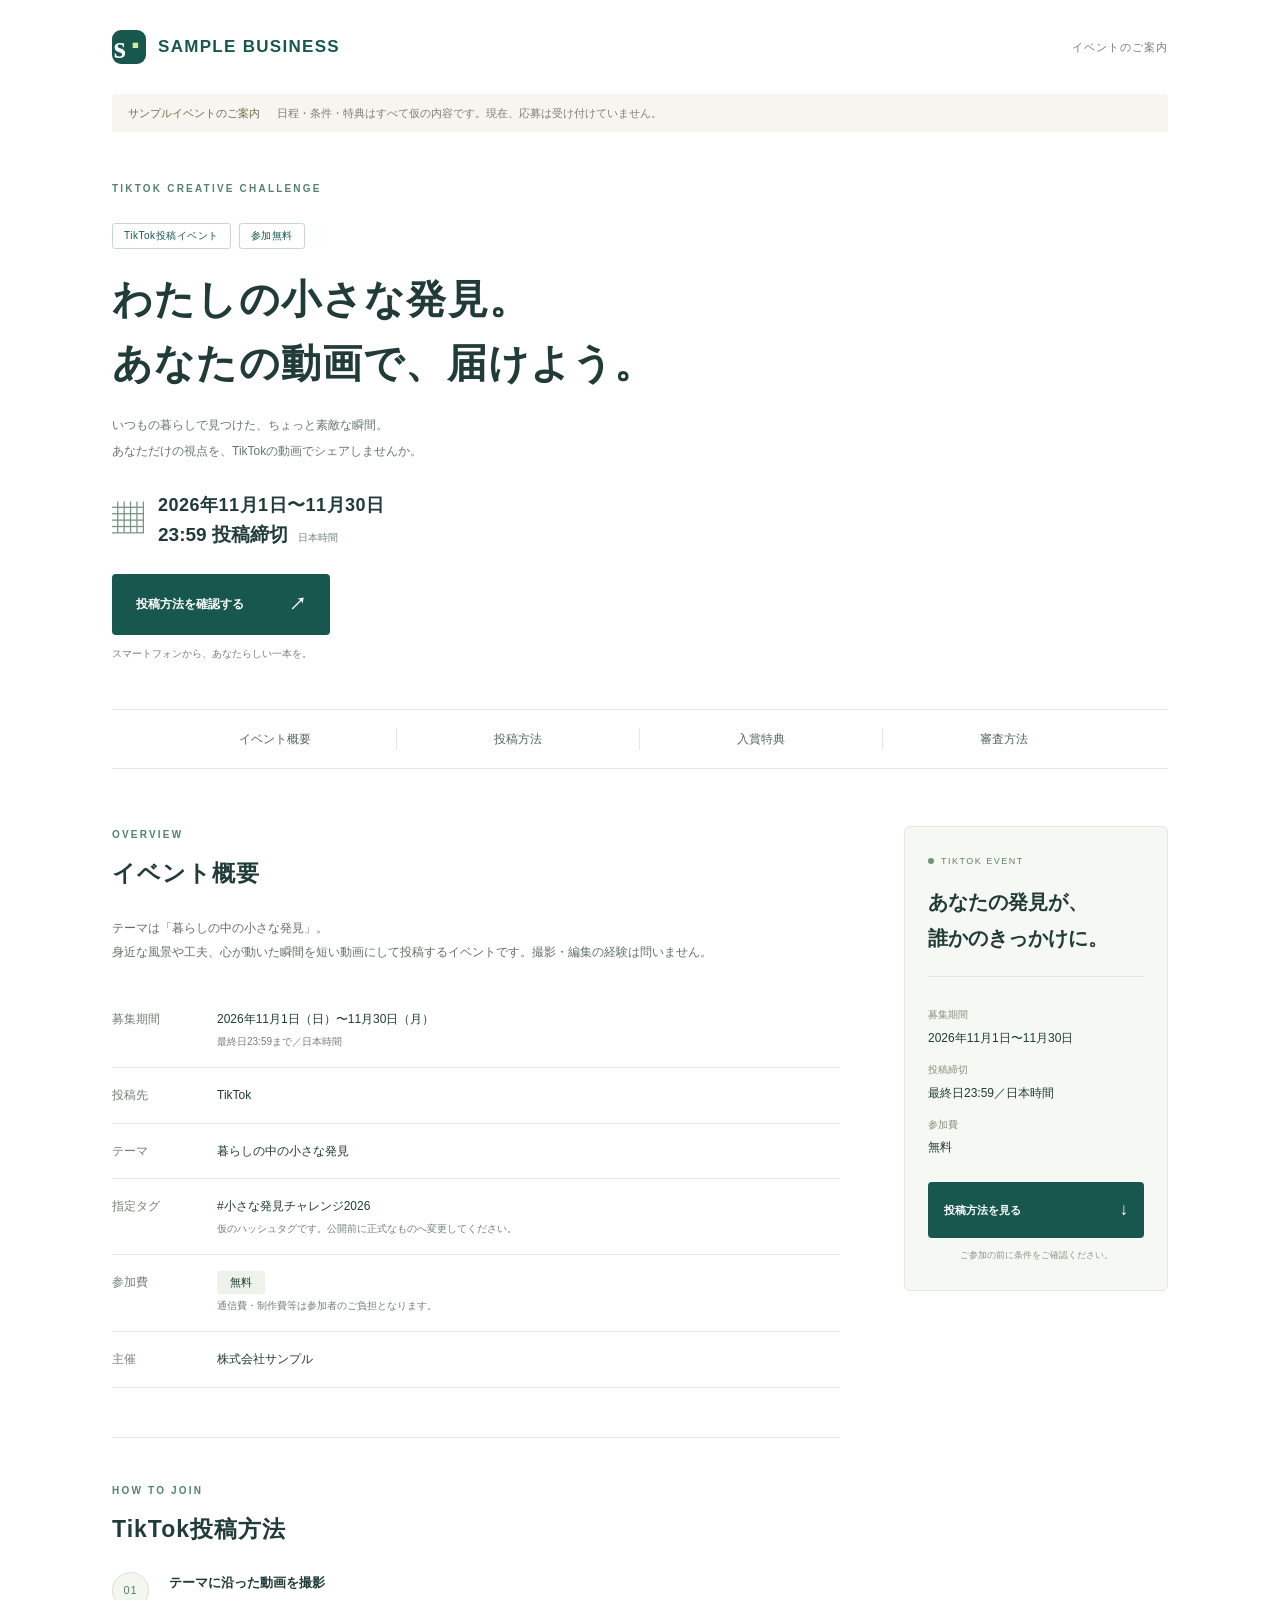
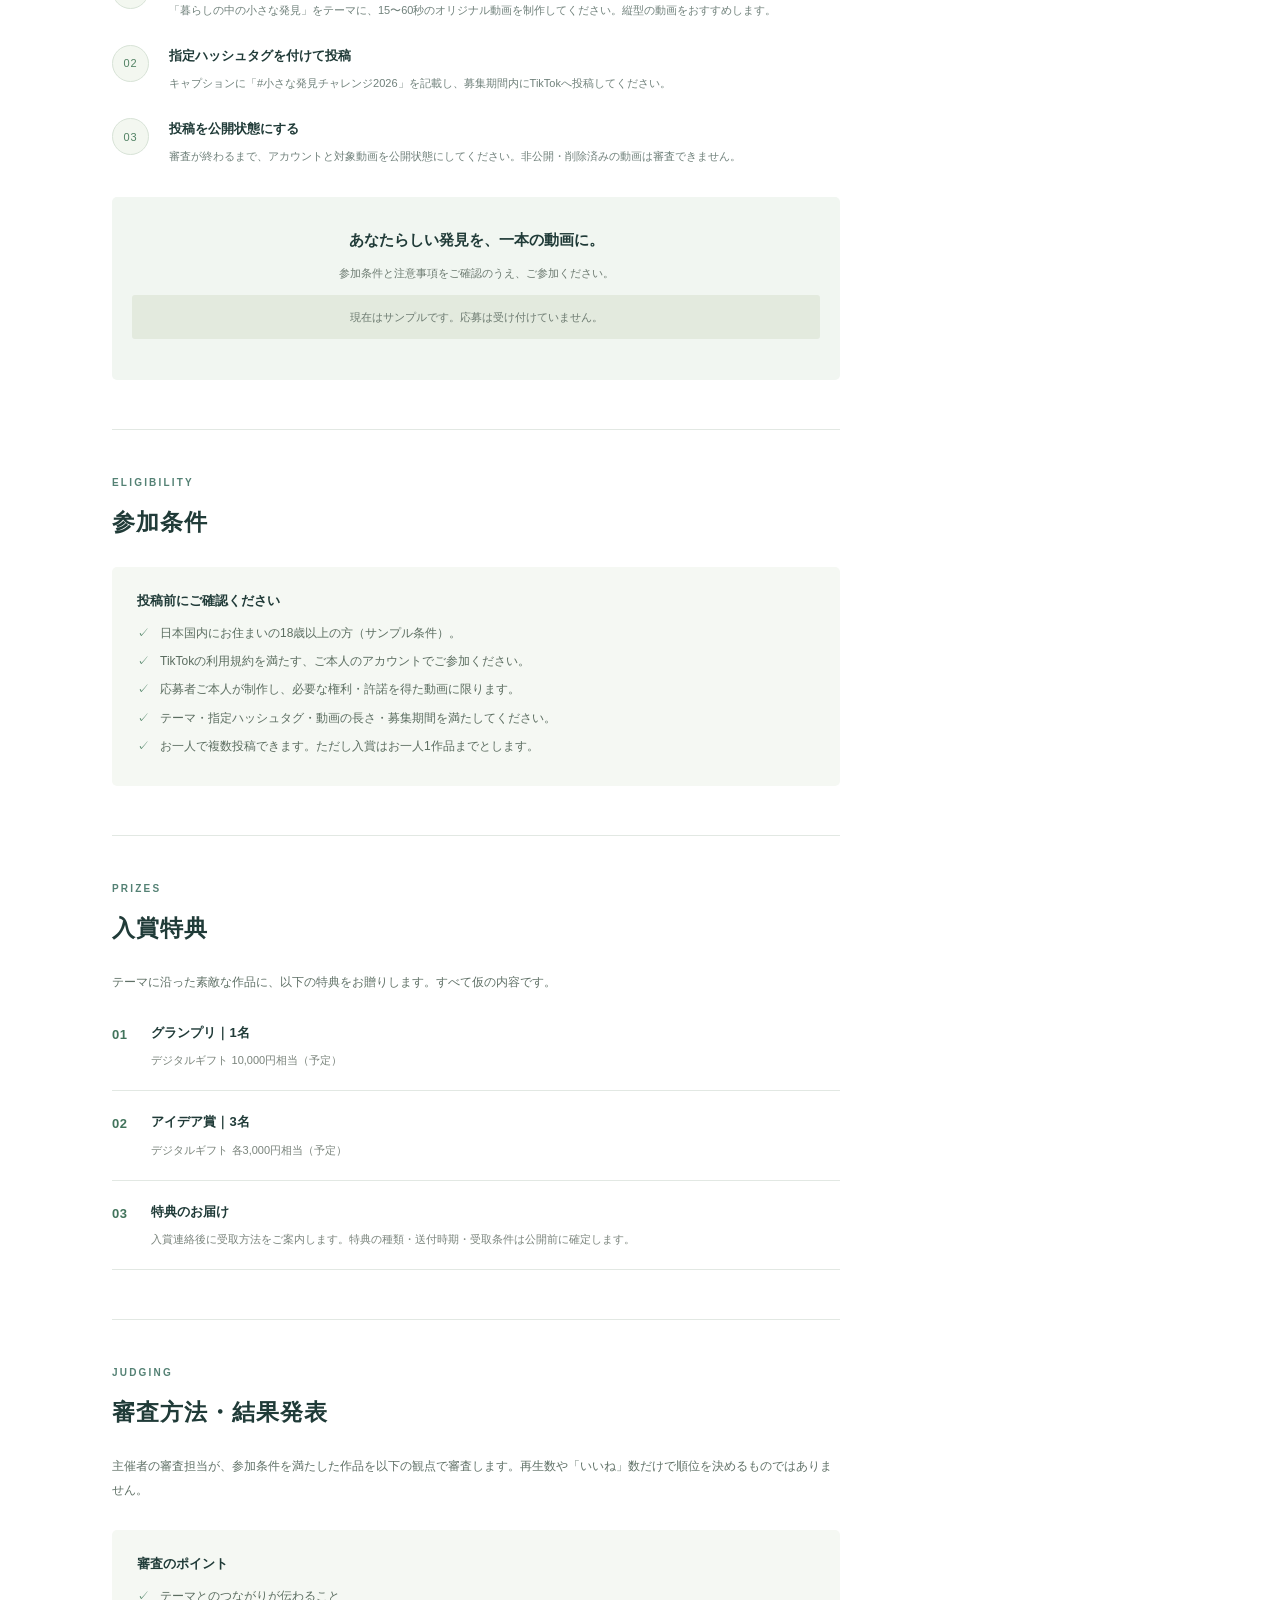
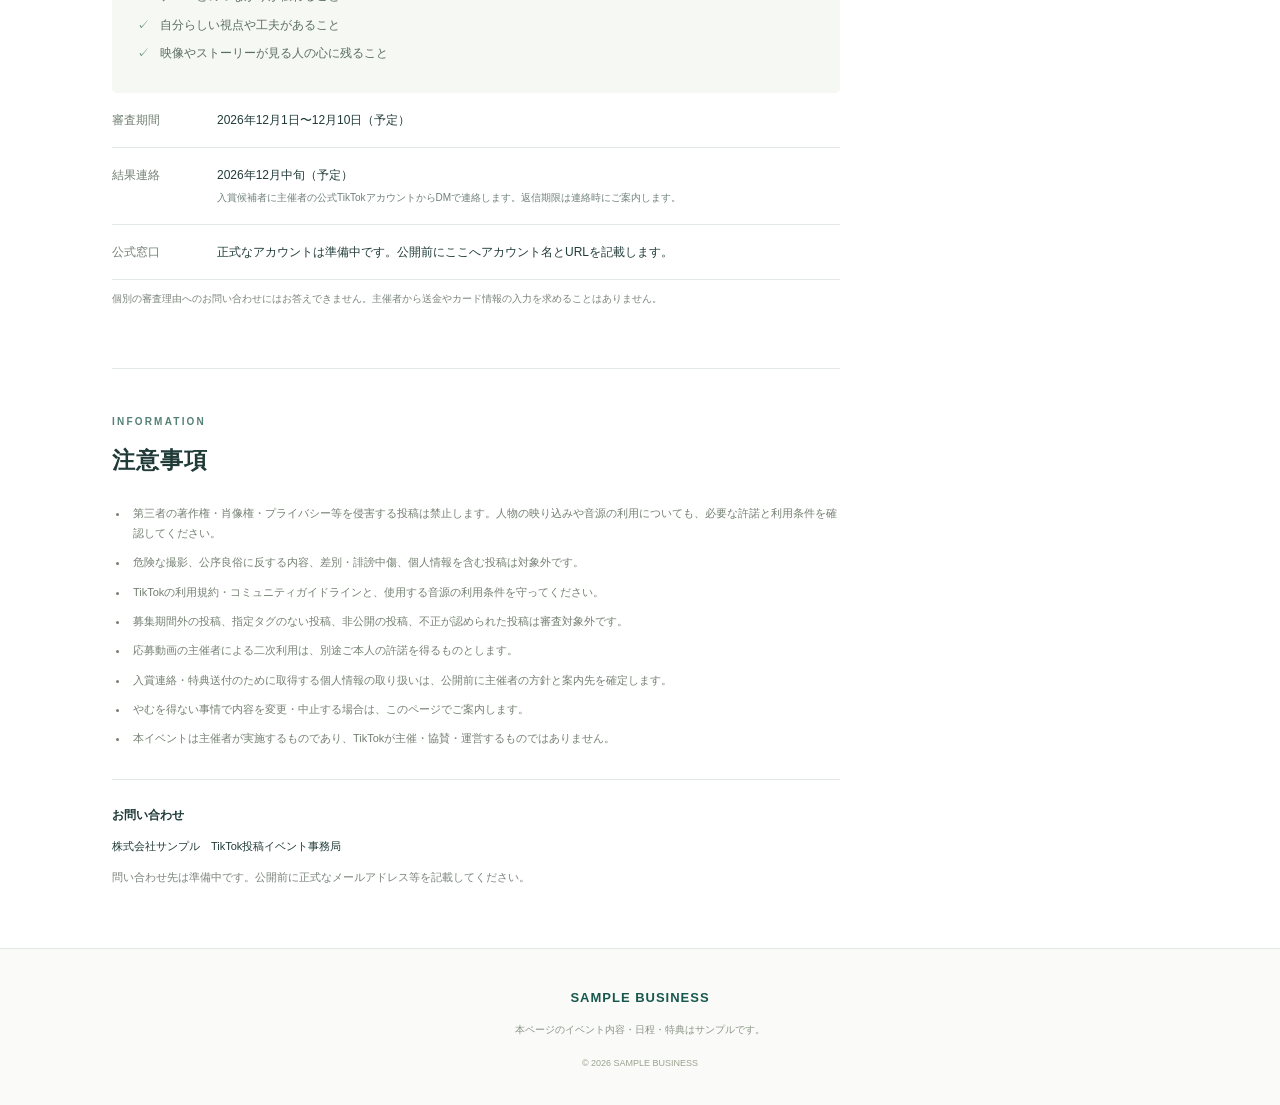
==== commit 3304aee9: "Remove hero illustration and use single-column introduction" ====
--- a/index.html
+++ b/index.html
@@ -11,6 +11,8 @@
 
 [data-field="overview"],[data-field="shortTitle"]{white-space:pre-line}
 .tags span span{border:0;padding:0;font:inherit}
+/* イラスト削除後は導入文を1列で配置する */
+.hero{grid-template-columns:minmax(0,1fr);min-height:0;gap:0}
 </style>
 
 </head>
@@ -35,7 +37,6 @@
       <a class="button" href="#participation">投稿方法を確認する <span aria-hidden="true">↗</span></a>
       <p class="hero-caption">スマートフォンから、あなたらしい一本を。</p>
     </div>
-    <div class="hero-art" aria-hidden="true"><div class="art-grid"></div><span class="art-caption">YOUR MOMENT.<br>YOUR STORY.</span><div class="art-orbit orbit-one"></div><div class="art-orbit orbit-two"></div><div class="art-card card-back"><span></span><span></span><span></span></div><div class="art-card card-front"><div class="chart-header"><i></i><span>SHARE YOUR IDEAS</span><b>↗</b></div><div class="chart"><i></i><i></i><i></i><i></i><i></i></div><div class="chart-line"></div><small>何気ない毎日が、物語になる。</small></div><span class="art-dot dot-one"></span><span class="art-dot dot-two"></span><span class="art-note">CREATE &amp; SHARE</span></div>
   </section>
   <nav class="section-nav" aria-label="ページ内メニュー"><a href="#overview">イベント概要</a><a href="#participation">投稿方法</a><a href="#prizes">入賞特典</a><a href="#judging">審査方法</a></nav>
   <div class="page-body"><div class="main-column">
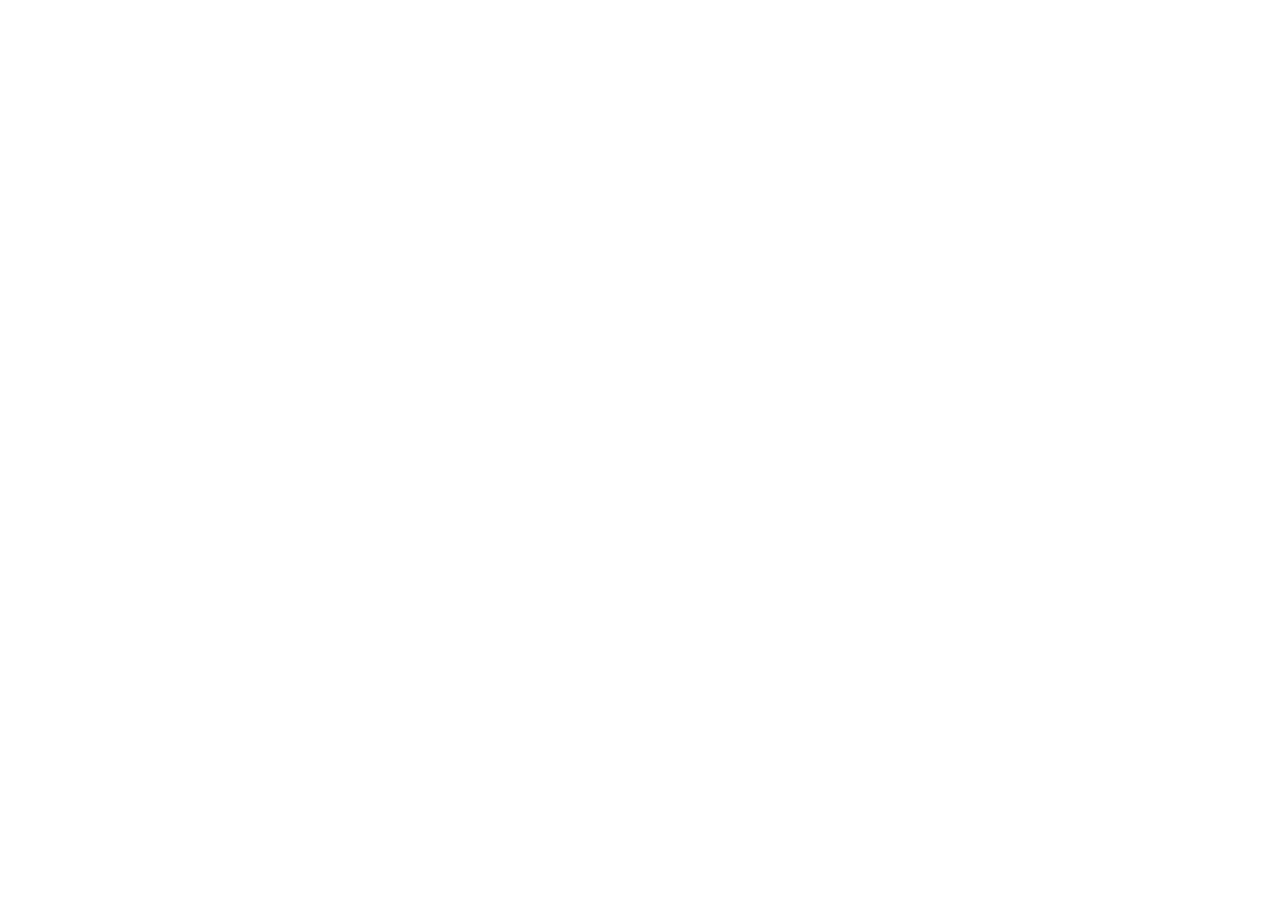
==== commit 1ecc2973: "Replace event template with blank freeform visual page editor" ====
--- a/index.html
+++ b/index.html
@@ -1,121 +1,2 @@
-<!DOCTYPE html><html lang="ja">
-<!-- このファイルだけで表示できます。日本語の文章を編集し、UTF-8で保存してください。 --><head>
-  <meta charset="utf-8">
-  <meta name="viewport" content="width=device-width, initial-scale=1">
-  <meta name="description" content="TikTok投稿イベントの概要・投稿方法・参加条件・入賞特典・審査方法をご案内します。">
-  <meta name="robots" content="noindex, nofollow">
-  <meta name="theme-color" content="#174f49">
-  <title>わたしの小さな発見。TikTok投稿イベント | SAMPLE BUSINESS</title>
-  <style>
-:root{--ink:#203b38;--green:#18574e;--muted:#70817b;--line:#e2e8e3;--pale:#f1f6f1}*{box-sizing:border-box}html{scroll-behavior:smooth;scroll-padding-top:30px}body{margin:0;background:#fff;color:var(--ink);font-family:"Noto Sans JP","Hiragino Kaku Gothic ProN","Yu Gothic",Meiryo,sans-serif;font-size:14px;line-height:1.85}a{color:var(--green)}a:focus-visible{outline:3px solid #bd8c2f;outline-offset:5px}button,a{-webkit-tap-highlight-color:transparent}[hidden]{display:none!important}.site-header{max-width:1120px;margin:auto;height:94px;display:flex;justify-content:space-between;align-items:center;padding:0 32px}.brand{display:flex;gap:12px;align-items:center;text-decoration:none;font-weight:700;font-size:17px;letter-spacing:1.3px}.brand-mark{display:inline-flex;align-items:center;justify-content:center;width:34px;height:34px;background:var(--green);color:white;border-radius:9px;font-size:31px;line-height:1;font-family:Georgia,serif}.brand-mark span{color:#d8e6a1}.header-label{font-size:11px;color:var(--muted);letter-spacing:1px}main{max-width:1120px;margin:auto;padding:0 32px}.sample-banner{font-size:11px;background:#f6f5ef;color:#756d4c;padding:9px 16px;border-radius:4px;margin-bottom:24px}.sample-banner span{margin-left:14px;color:#817e70}.hero{display:grid;grid-template-columns:1.15fr 1fr;min-height:460px;gap:20px;align-items:center;padding:24px 0 45px}.eyebrow{font-size:10px;font-weight:700;letter-spacing:2.2px;color:#548174;margin:0 0 12px}.tags{display:flex;gap:8px;margin:24px 0 18px}.tags span{font-size:10px;letter-spacing:.5px;padding:3px 11px;border:1px solid #c7d9ce;border-radius:3px;color:var(--green)}h1{font-size:40px;line-height:1.6;letter-spacing:1.2px;margin:0 0 18px;white-space:pre-line;font-weight:700}.hero-description{font-size:12px;line-height:2.1;white-space:pre-line;color:#67776e}.hero-date{display:flex;align-items:center;gap:14px;margin:25px 0}.date-icon{font-size:32px;color:#799485}.hero-date strong{font-size:18px;letter-spacing:.5px}.hero-date p{margin:0;font-size:19px;font-weight:600;line-height:1.4}.hero-date small{font-size:10px;font-weight:400;margin-left:10px;color:var(--muted)}.button{display:inline-flex;align-items:center;justify-content:space-between;gap:45px;border-radius:4px;background:var(--green);color:white;font-size:12px;font-weight:600;padding:15px 24px;text-decoration:none;transition:background .2s,transform .2s}.button:hover{background:#103f38;transform:translateY(-1px)}.button span{font-size:17px}.hero-caption{font-size:10px;color:var(--muted);margin:10px 0 0}.hero-art{height:380px;background:#eaf1e7;border-radius:50% 50% 8px 8px;position:relative;overflow:hidden}.art-grid{position:absolute;inset:0;background-image:linear-gradient(#ffffff55 1px,transparent 1px),linear-gradient(90deg,#ffffff55 1px,transparent 1px);background-size:32px 32px;mask-image:linear-gradient(transparent,#000)}.art-caption{position:absolute;left:42px;top:32px;font-size:25px;line-height:1.3;font-family:Georgia,serif;color:#547566;letter-spacing:1px}.art-orbit{position:absolute;width:270px;height:270px;border:1px solid #bed0b7;border-radius:50%;top:88px;left:64px}.orbit-two{width:320px;height:320px;left:39px;top:64px}.art-card{position:absolute;border-radius:9px;background:#fff;box-shadow:0 14px 40px #31533b15}.card-back{width:196px;height:151px;left:66px;top:137px;transform:rotate(-12deg);background:#a9bfa5;padding:23px}.card-back>span{display:block;width:70%;height:5px;background:#dbe7d6;margin-bottom:14px;border-radius:3px}.card-back>span:nth-child(2){width:90%}.card-front{width:239px;right:32px;top:153px;transform:rotate(6deg);padding:20px}.chart-header{display:flex;align-items:center;gap:7px;font-size:8px;letter-spacing:1px}.chart-header i{width:7px;height:7px;background:#b7cbb1;border-radius:50%}.chart-header b{margin-left:auto;font-size:19px;color:#69937b}.chart{height:89px;display:flex;gap:12px;align-items:flex-end;padding:12px 9px 0}.chart i{width:24px;background:#dbe6d3;border-radius:3px 3px 0 0;height:28%}.chart i:nth-child(2){height:44%}.chart i:nth-child(3){height:55%;background:#abc5a3}.chart i:nth-child(4){height:75%;background:#739c7c}.chart i:nth-child(5){height:100%;background:#285d50}.chart-line{border-top:1px solid #e3e9df;margin-bottom:10px}.card-front small{font-size:8px;color:#72816b}.art-dot{position:absolute;border-radius:50%;background:#d8bd7d}.dot-one{width:19px;height:19px;right:49px;top:98px}.dot-two{width:10px;height:10px;left:51px;bottom:45px;background:#71977a}.art-note{position:absolute;bottom:18px;right:22px;font-size:8px;letter-spacing:2px;color:#70917a}.section-nav{display:flex;border-top:1px solid var(--line);border-bottom:1px solid var(--line);justify-content:center;padding:18px 0;gap:0}.section-nav a{font-size:12px;text-decoration:none;width:23%;text-align:center;border-right:1px solid var(--line);color:#52665b}.section-nav a:last-child{border:0}.section-nav a:hover{color:#142f27;text-decoration:underline}.page-body{display:grid;grid-template-columns:minmax(0,1fr) 264px;gap:64px;padding-top:57px}.section{padding-bottom:49px;margin-bottom:44px;border-bottom:1px solid var(--line);scroll-margin-top:20px}h2{font-size:23px;letter-spacing:1px;line-height:1.5;margin:0 0 25px}h3{font-size:14px;line-height:1.7;margin:0 0 6px}.section-intro{color:#607167;font-size:12px;line-height:2;margin:0 0 28px}.overview-table{margin:0}.overview-table>div{display:grid;grid-template-columns:105px 1fr;padding:16px 0;border-bottom:1px solid var(--line);font-size:12px}.overview-table dt{color:#738174}.overview-table dd{margin:0}.overview-table strong{font-weight:500}.overview-table small{display:block;color:var(--muted);font-size:10px;margin-top:3px}.free{display:inline-block;background:#edf3eb;padding:1px 13px;border-radius:3px;font-size:11px}.audience{margin-top:28px;background:#f5f8f3;border-radius:5px;padding:23px 25px}.audience h3{font-size:13px}.audience ul{list-style:none;margin:10px 0 0;padding:0;font-size:12px;color:#5b6d60}.audience li{margin:6px 0;padding-left:23px;position:relative}.audience li:before{content:'✓';position:absolute;left:0;color:#4d8264}.agenda-item{display:flex;gap:24px;border-bottom:1px solid var(--line);padding:20px 0}.agenda-item:first-child{padding-top:0}.agenda-time{font-size:13px;font-weight:600;letter-spacing:.5px;color:#42745c;padding-top:1px}.agenda-item h3{font-size:13px}.agenda-item p{margin:3px 0 0;font-size:11px;color:#7a847c}.muted{font-size:10px;color:#7a847c}.speaker-card{display:flex;gap:25px;align-items:center}.speaker-avatar{height:106px;min-width:106px;border-radius:50%;background:#eef2e9;position:relative;overflow:hidden}.speaker-avatar:before{content:'';position:absolute;width:35px;height:40px;border-radius:50%;background:#a6b9a0;top:22px;left:36px}.speaker-avatar:after{content:'';position:absolute;width:79px;height:70px;border-radius:50% 50% 0 0;background:#a6b9a0;bottom:-26px;left:14px}.speaker-role{font-size:10px;color:var(--muted);margin:0 0 5px}.speaker-card h3{font-size:20px;letter-spacing:2px;margin-bottom:10px}#speaker-bio{font-size:11px;color:#6c7a70;margin:0;line-height:2}.steps{list-style:none;padding:0;margin:0 0 30px}.steps li{display:flex;gap:20px;position:relative;padding-bottom:25px}.steps li:last-child{padding-bottom:0}.steps li>span{border:1px solid #d8e3d7;background:#f3f7f0;border-radius:50%;width:37px;height:37px;flex-shrink:0;display:flex;align-items:center;justify-content:center;font-size:11px;letter-spacing:1px;color:#528264}.steps h3{font-size:13px}.steps p{font-size:11px;color:var(--muted);margin:0}.application-box{text-align:center;padding:30px 20px;background:var(--pale);border-radius:5px}.application-box h3{font-size:15px}.application-box p{font-size:11px;color:#6c7a70}.application-box small{display:block;font-size:10px;margin-top:16px;color:#748072}.demo-status{background:#e3eade;padding:12px 10px;border-radius:3px}.notes{border:0;margin-bottom:0}.notes ul{padding-left:17px;font-size:11px;color:#748072}.notes li{padding-left:4px;margin:9px 0}.contact{border-top:1px solid var(--line);margin-top:30px;padding-top:25px}.contact h3{font-size:12px}.contact p,.contact a{font-size:11px}.summary-card{position:sticky;top:24px;align-self:start;background:#f6f8f3;border:1px solid #e1e8dc;border-radius:6px;padding:26px 23px}.live-label{font-size:9px;letter-spacing:1.5px;color:#618167;display:flex;align-items:center;gap:7px}.live-label i{width:6px;height:6px;border-radius:50%;background:#6d9771}.summary-card h2{font-size:20px;line-height:1.8;margin:15px 0 20px;letter-spacing:0}.summary-card dl{border-top:1px solid #e0e7db;padding-top:17px}.summary-card dt{font-size:10px;color:#87907f;margin-top:12px}.summary-card dd{font-size:12px;margin:2px 0;font-weight:500}.summary-card .button{width:100%;font-size:11px;gap:10px;padding:12px 16px;margin-top:10px}.summary-card>p{text-align:center;font-size:9px;color:#8b9586;margin-bottom:0}footer{border-top:1px solid var(--line);text-align:center;padding:36px 20px 30px;background:#fafbf8}.footer-brand{font-size:13px;font-weight:700;letter-spacing:1px;text-decoration:none}footer p{font-size:10px;color:#8a9386;margin:10px 0}footer small{font-size:9px;color:#99a18f}#load-error,.noscript{padding:20px;background:#fff1e4;color:#743a17;margin:20px;border:1px solid #e6bb93}@media(min-width:1200px){.hero{gap:48px}.hero-art{height:402px}}@media(max-width:800px){.page-body{gap:30px;grid-template-columns:minmax(0,1fr) 230px}.summary-card{padding:20px 17px}h1{font-size:31px}.hero-art{height:340px}.card-front{right:15px;width:210px}.art-caption{font-size:21px;left:29px}.card-back{left:24px}.hero{gap:15px}.hero-description{white-space:normal}}@media(max-width:640px){.site-header{height:76px;padding:0 22px}.brand{font-size:13px;gap:9px;letter-spacing:.9px}.brand-mark{width:29px;height:29px;font-size:27px}.header-label{font-size:9px;letter-spacing:0}main{padding:0 22px}.sample-banner{font-size:10px;margin-bottom:10px;padding:10px 12px;line-height:1.7}.sample-banner span{display:block;margin:3px 0 0;font-size:9px}.hero{grid-template-columns:1fr;padding:22px 0 30px;gap:28px}.eyebrow{font-size:9px}.tags{margin:19px 0 16px}h1{font-size:30px;line-height:1.65;letter-spacing:.6px}.hero-description{font-size:12px}.hero-date{margin:23px 0}.hero-date strong{font-size:17px}.hero-copy>.button{width:100%;justify-content:center;position:relative}.hero-copy>.button span{position:absolute;right:22px}.hero-caption{text-align:center;font-size:9px}.hero-art{height:246px;border-radius:110px 110px 6px 6px;max-width:390px;width:100%;margin:auto}.art-caption{font-size:20px;top:26px;left:35px}.card-front{top:83px;right:25px;width:195px;padding:15px}.card-back{top:88px;left:35px;width:165px;height:127px}.chart{height:65px}.card-front small{font-size:7px}.art-orbit{top:25px;left:65px;width:230px;height:230px}.orbit-two{top:2px;left:42px;width:276px;height:276px}.dot-one{top:51px;right:32px;width:13px;height:13px}.dot-two{bottom:24px;left:22px}.art-note{font-size:7px;bottom:10px}.section-nav{padding:15px 0}.section-nav a{font-size:10px;width:25%}.page-body{display:block;padding-top:36px}.summary-card{display:none}.section{padding-bottom:32px;margin-bottom:32px}h2{font-size:21px;margin-bottom:22px}.section-intro{font-size:11px}.overview-table>div{grid-template-columns:80px 1fr;gap:6px;font-size:11px;padding:15px 0}.overview-table small{font-size:9px}.audience{padding:21px 17px}.audience h3{font-size:12px}.audience ul{font-size:11px}.agenda-item{gap:17px}.agenda-time{font-size:12px}.agenda-item h3{font-size:12px}.speaker-card{align-items:flex-start;gap:17px}.speaker-avatar{min-width:74px;height:74px}.speaker-avatar:before{width:26px;height:30px;left:25px;top:15px}.speaker-avatar:after{width:60px;height:55px;left:8px;bottom:-23px}.speaker-card h3{font-size:18px}.speaker-role{font-size:9px}.steps li{gap:14px}.steps p{font-size:11px}.application-box{padding:26px 14px}.application-box h3{font-size:13px}.demo-status{font-size:10px!important}.notes{margin-bottom:0}footer{padding:30px 20px}.notes li{font-size:11px}}@media(prefers-reduced-motion:reduce){html{scroll-behavior:auto}.button{transition:none}}
-
-[data-field="overview"],[data-field="shortTitle"]{white-space:pre-line}
-.tags span span{border:0;padding:0;font:inherit}
-/* イラスト削除後は導入文を1列で配置する */
-.hero{grid-template-columns:minmax(0,1fr);min-height:0;gap:0}
-</style>
-
-</head>
-<body>
-<header class="site-header">
-  <a class="brand" href="#" aria-label="ページの先頭へ"><span class="brand-mark" aria-hidden="true">s<span>･</span></span><span>SAMPLE BUSINESS</span></a>
-  <span class="header-label">イベントのご案内</span>
-</header>
-<main>
-  <!-- 編集：実際の情報に差し替えた後、このサンプル案内を削除してください。 -->
-  <div class="sample-banner">サンプルイベントのご案内 <span>日程・条件・特典はすべて仮の内容です。現在、応募は受け付けていません。</span></div>
-  <section class="hero" aria-labelledby="event-title">
-    <div class="hero-copy">
-      <p class="eyebrow">TIKTOK CREATIVE CHALLENGE</p>
-      <div class="tags"><span>TikTok投稿イベント</span><span>参加無料</span></div>
-      <!-- 編集：イベント名・紹介文 -->
-      <h1 id="event-title">わたしの小さな発見。
-あなたの動画で、届けよう。</h1>
-      <p class="hero-description">いつもの暮らしで見つけた、ちょっと素敵な瞬間。
-あなただけの視点を、TikTokの動画でシェアしませんか。</p>
-      <div class="hero-date"><span class="date-icon" aria-hidden="true">▦</span><div><strong>2026年11月1日〜11月30日</strong><p>23:59 投稿締切<small>日本時間</small></p></div></div>
-      <a class="button" href="#participation">投稿方法を確認する <span aria-hidden="true">↗</span></a>
-      <p class="hero-caption">スマートフォンから、あなたらしい一本を。</p>
-    </div>
-  </section>
-  <nav class="section-nav" aria-label="ページ内メニュー"><a href="#overview">イベント概要</a><a href="#participation">投稿方法</a><a href="#prizes">入賞特典</a><a href="#judging">審査方法</a></nav>
-  <div class="page-body"><div class="main-column">
-    <!-- 編集：イベント概要。日程はページ上部・右側の要約にもあります。 -->
-    <section id="overview" class="section">
-      <p class="eyebrow">OVERVIEW</p><h2>イベント概要</h2>
-      <p class="section-intro">テーマは「暮らしの中の小さな発見」。<br>身近な風景や工夫、心が動いた瞬間を短い動画にして投稿するイベントです。撮影・編集の経験は問いません。</p>
-      <dl class="overview-table">
-        <div><dt>募集期間</dt><dd>2026年11月1日（日）〜11月30日（月）<small>最終日23:59まで／日本時間</small></dd></div>
-        <div><dt>投稿先</dt><dd>TikTok</dd></div>
-        <div><dt>テーマ</dt><dd>暮らしの中の小さな発見</dd></div>
-        <div><dt>指定タグ</dt><dd>#小さな発見チャレンジ2026<small>仮のハッシュタグです。公開前に正式なものへ変更してください。</small></dd></div>
-        <div><dt>参加費</dt><dd><span class="free">無料</span><small>通信費・制作費等は参加者のご負担となります。</small></dd></div>
-        <div><dt>主催</dt><dd>株式会社サンプル</dd></div>
-      </dl>
-    </section>
-    <!-- 編集：TikTok投稿方法。アカウントやタグは実際のものに差し替えてください。 -->
-    <section id="participation" class="section">
-      <p class="eyebrow">HOW TO JOIN</p><h2>TikTok投稿方法</h2>
-      <ol class="steps">
-        <li><span>01</span><div><h3>テーマに沿った動画を撮影</h3><p>「暮らしの中の小さな発見」をテーマに、15〜60秒のオリジナル動画を制作してください。縦型の動画をおすすめします。</p></div></li>
-        <li><span>02</span><div><h3>指定ハッシュタグを付けて投稿</h3><p>キャプションに「#小さな発見チャレンジ2026」を記載し、募集期間内にTikTokへ投稿してください。</p></div></li>
-        <li><span>03</span><div><h3>投稿を公開状態にする</h3><p>審査が終わるまで、アカウントと対象動画を公開状態にしてください。非公開・削除済みの動画は審査できません。</p></div></li>
-      </ol>
-      <div class="application-box"><h3>あなたらしい発見を、一本の動画に。</h3><p>参加条件と注意事項をご確認のうえ、ご参加ください。</p><p class="demo-status">現在はサンプルです。応募は受け付けていません。</p></div>
-    </section>
-    <!-- 編集：参加条件 -->
-    <section id="conditions" class="section">
-      <p class="eyebrow">ELIGIBILITY</p><h2>参加条件</h2>
-      <div class="audience"><h3>投稿前にご確認ください</h3><ul>
-        <li>日本国内にお住まいの18歳以上の方（サンプル条件）。</li>
-        <li>TikTokの利用規約を満たす、ご本人のアカウントでご参加ください。</li>
-        <li>応募者ご本人が制作し、必要な権利・許諾を得た動画に限ります。</li>
-        <li>テーマ・指定ハッシュタグ・動画の長さ・募集期間を満たしてください。</li>
-        <li>お一人で複数投稿できます。ただし入賞はお一人1作品までとします。</li>
-      </ul></div>
-    </section>
-    <!-- 編集：入賞特典。実物・人数・金額・受取条件を確定してください。 -->
-    <section id="prizes" class="section">
-      <p class="eyebrow">PRIZES</p><h2>入賞特典</h2>
-      <p class="section-intro">テーマに沿った素敵な作品に、以下の特典をお贈りします。すべて仮の内容です。</p>
-      <div class="agenda">
-        <div class="agenda-item"><span class="agenda-time">01</span><div><h3>グランプリ｜1名</h3><p>デジタルギフト 10,000円相当（予定）</p></div></div>
-        <div class="agenda-item"><span class="agenda-time">02</span><div><h3>アイデア賞｜3名</h3><p>デジタルギフト 各3,000円相当（予定）</p></div></div>
-        <div class="agenda-item"><span class="agenda-time">03</span><div><h3>特典のお届け</h3><p>入賞連絡後に受取方法をご案内します。特典の種類・送付時期・受取条件は公開前に確定します。</p></div></div>
-      </div>
-    </section>
-    <!-- 編集：審査基準・連絡方法・日程 -->
-    <section id="judging" class="section">
-      <p class="eyebrow">JUDGING</p><h2>審査方法・結果発表</h2>
-      <p class="section-intro">主催者の審査担当が、参加条件を満たした作品を以下の観点で審査します。再生数や「いいね」数だけで順位を決めるものではありません。</p>
-      <div class="audience"><h3>審査のポイント</h3><ul><li>テーマとのつながりが伝わること</li><li>自分らしい視点や工夫があること</li><li>映像やストーリーが見る人の心に残ること</li></ul></div>
-      <dl class="overview-table">
-        <div><dt>審査期間</dt><dd>2026年12月1日〜12月10日（予定）</dd></div>
-        <div><dt>結果連絡</dt><dd>2026年12月中旬（予定）<small>入賞候補者に主催者の公式TikTokアカウントからDMで連絡します。返信期限は連絡時にご案内します。</small></dd></div>
-        <div><dt>公式窓口</dt><dd>正式なアカウントは準備中です。公開前にここへアカウント名とURLを記載します。</dd></div>
-      </dl>
-      <p class="muted">個別の審査理由へのお問い合わせにはお答えできません。主催者から送金やカード情報の入力を求めることはありません。</p>
-    </section>
-    <!-- 編集：注意事項・問い合わせ先。実際の運営ルールを確認してください。 -->
-    <section id="notes" class="section notes">
-      <p class="eyebrow">INFORMATION</p><h2>注意事項</h2>
-      <ul>
-        <li>第三者の著作権・肖像権・プライバシー等を侵害する投稿は禁止します。人物の映り込みや音源の利用についても、必要な許諾と利用条件を確認してください。</li>
-        <li>危険な撮影、公序良俗に反する内容、差別・誹謗中傷、個人情報を含む投稿は対象外です。</li>
-        <li>TikTokの利用規約・コミュニティガイドラインと、使用する音源の利用条件を守ってください。</li>
-        <li>募集期間外の投稿、指定タグのない投稿、非公開の投稿、不正が認められた投稿は審査対象外です。</li>
-        <li>応募動画の主催者による二次利用は、別途ご本人の許諾を得るものとします。</li>
-        <li>入賞連絡・特典送付のために取得する個人情報の取り扱いは、公開前に主催者の方針と案内先を確定します。</li>
-        <li>やむを得ない事情で内容を変更・中止する場合は、このページでご案内します。</li>
-        <li>本イベントは主催者が実施するものであり、TikTokが主催・協賛・運営するものではありません。</li>
-      </ul>
-      <div class="contact"><h3>お問い合わせ</h3><p>株式会社サンプル　TikTok投稿イベント事務局</p><p class="muted">問い合わせ先は準備中です。公開前に正式なメールアドレス等を記載してください。</p></div>
-    </section>
-  </div>
-  <!-- 編集：PC用の要約。本文の募集期間・締切とそろえてください。 -->
-  <aside class="summary-card" aria-label="イベント要点"><span class="live-label"><i></i> TIKTOK EVENT</span><h2>あなたの発見が、<br>誰かのきっかけに。</h2><dl><dt>募集期間</dt><dd>2026年11月1日〜11月30日</dd><dt>投稿締切</dt><dd>最終日23:59／日本時間</dd><dt>参加費</dt><dd>無料</dd></dl><a class="button" href="#participation">投稿方法を見る <span aria-hidden="true">↓</span></a><p>ご参加の前に条件をご確認ください。</p></aside>
-  </div>
-</main>
-<footer><a class="footer-brand" href="#">SAMPLE BUSINESS</a><p>本ページのイベント内容・日程・特典はサンプルです。</p><small>© 2026 SAMPLE BUSINESS</small></footer>
-</body>
-</html>
+<!doctype html>
+<html lang="ja"><head><meta charset="utf-8"><meta name="viewport" content="width=device-width,initial-scale=1"><title>ご案内</title><style>*{box-sizing:border-box}html{color-scheme:light}body{margin:0;background:#fff;color:#111;font-family:-apple-system,BlinkMacSystemFont,"Segoe UI","Hiragino Kaku Gothic ProN",Meiryo,sans-serif;font-size:16px;line-height:1.9;overflow-wrap:anywhere}main{max-width:800px;margin:auto;padding:48px 28px 80px}h1,h2,h3{line-height:1.5;margin:0;font-weight:700}h1{font-size:32px}h2{font-size:25px}h3{font-size:20px}p{margin:0}a{color:#1753a0;text-decoration:underline}ul,ol{padding-left:1.6em;margin:.5em 0}.text-block{margin:0 0 24px;white-space:pre-wrap}.text-block>*{white-space:normal}.text-block div{white-space:pre-wrap}@media(max-width:600px){main{padding:28px 20px 60px}h1{font-size:27px}h2{font-size:23px}h3{font-size:19px}}</style></head><body><main></main></body></html>
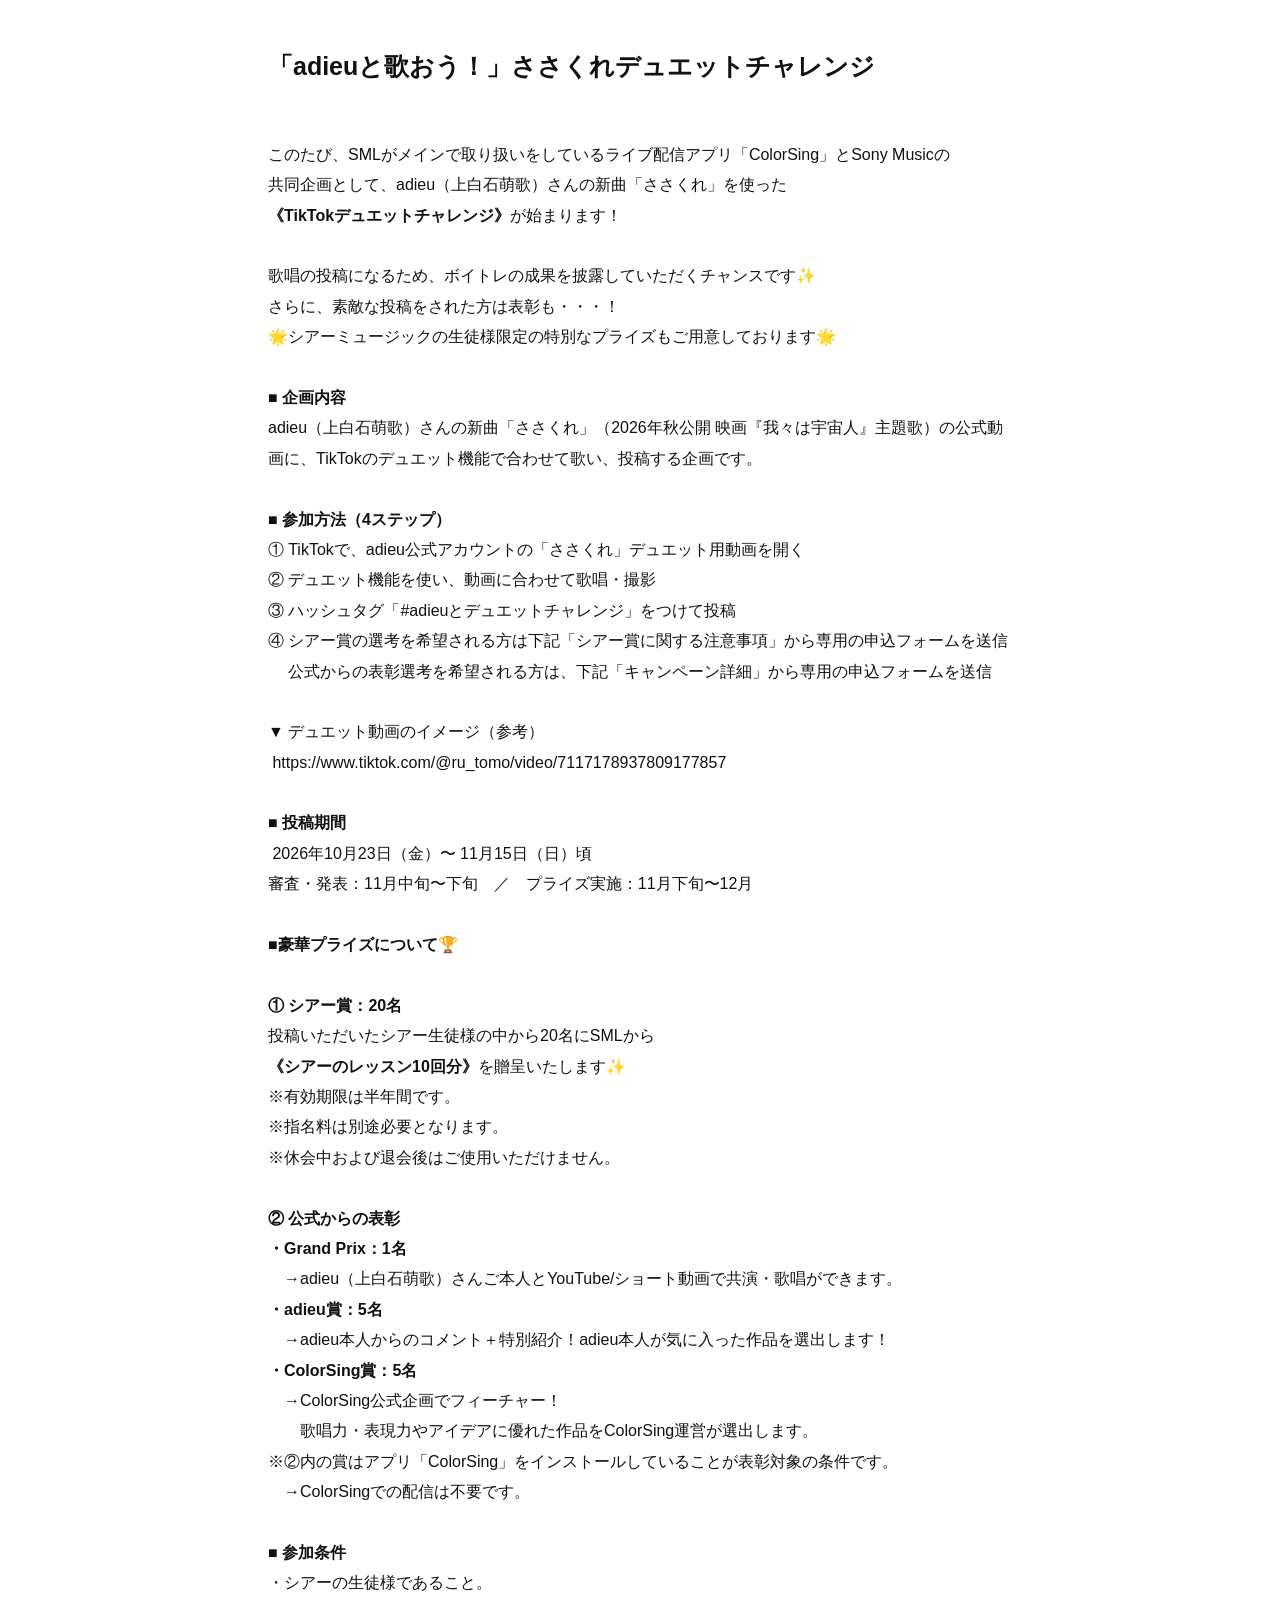
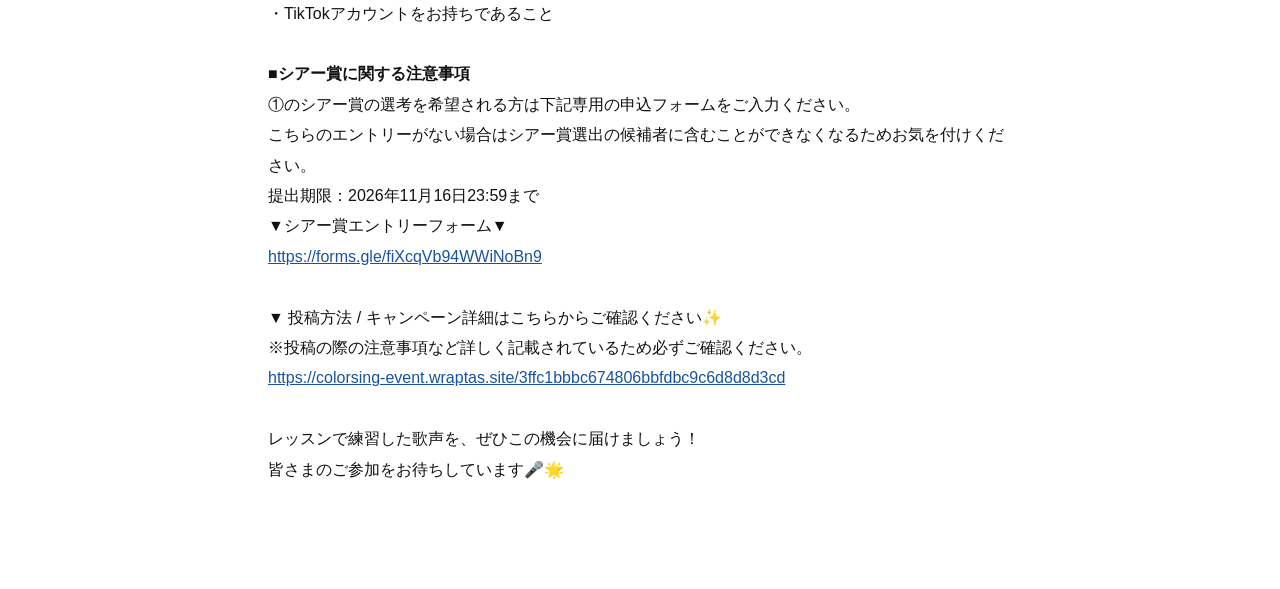
==== commit 0461d398: "Add files via upload" ====
--- a/index.html
+++ b/index.html
@@ -1,2 +1,2 @@
 <!doctype html>
-<html lang="ja"><head><meta charset="utf-8"><meta name="viewport" content="width=device-width,initial-scale=1"><title>ご案内</title><style>*{box-sizing:border-box}html{color-scheme:light}body{margin:0;background:#fff;color:#111;font-family:-apple-system,BlinkMacSystemFont,"Segoe UI","Hiragino Kaku Gothic ProN",Meiryo,sans-serif;font-size:16px;line-height:1.9;overflow-wrap:anywhere}main{max-width:800px;margin:auto;padding:48px 28px 80px}h1,h2,h3{line-height:1.5;margin:0;font-weight:700}h1{font-size:32px}h2{font-size:25px}h3{font-size:20px}p{margin:0}a{color:#1753a0;text-decoration:underline}ul,ol{padding-left:1.6em;margin:.5em 0}.text-block{margin:0 0 24px;white-space:pre-wrap}.text-block>*{white-space:normal}.text-block div{white-space:pre-wrap}@media(max-width:600px){main{padding:28px 20px 60px}h1{font-size:27px}h2{font-size:23px}h3{font-size:19px}}</style></head><body><main></main></body></html>
+<html lang="ja"><head><meta charset="utf-8"><meta name="viewport" content="width=device-width,initial-scale=1"><title>「adieuと歌おう！」ささくれデュエットチャレンジ</title><style>*{box-sizing:border-box}html{color-scheme:light}body{margin:0;background:#fff;color:#111;font-family:-apple-system,BlinkMacSystemFont,"Segoe UI","Hiragino Kaku Gothic ProN",Meiryo,sans-serif;font-size:16px;line-height:1.9;overflow-wrap:anywhere}main{max-width:800px;margin:auto;padding:48px 28px 80px}h1,h2,h3{line-height:1.5;margin:0;font-weight:700}h1{font-size:32px}h2{font-size:25px}h3{font-size:20px}p{margin:0}a{color:#1753a0;text-decoration:underline}ul,ol{padding-left:1.6em;margin:.5em 0}.text-block{margin:0 0 24px;white-space:pre-wrap}.text-block>*{white-space:normal}.text-block div{white-space:pre-wrap}@media(max-width:600px){main{padding:28px 20px 60px}h1{font-size:27px}h2{font-size:23px}h3{font-size:19px}}</style></head><body><main><h2 class="text-block">「adieuと歌おう！」ささくれデュエットチャレンジ</h2><div class="text-block"><div><br></div><div>このたび、SMLがメインで取り扱いをしているライブ配信アプリ「ColorSing」とSony Musicの</div><div>共同企画として、adieu（上白石萌歌）さんの新曲「ささくれ」を使った</div><div><b>《TikTokデュエットチャレンジ》</b>が始まります！<div><br></div><div>歌唱の投稿になるため、ボイトレの成果を披露していただくチャンスです✨</div><div>さらに、素敵な投稿をされた方は表彰も・・・！</div><div>🌟シアーミュージックの生徒様限定の特別なプライズもご用意しております🌟</div><div><br></div><div><b>■ 企画内容</b></div><div>adieu（上白石萌歌）さんの新曲「ささくれ」（2026年秋公開 映画『我々は宇宙人』主題歌）の公式動画に、TikTokのデュエット機能で合わせて歌い、投稿する企画です。</div><div><b><br></b></div><div><b>■ 参加方法（4ステップ）</b></div><div>① TikTokで、adieu公式アカウントの「ささくれ」デュエット用動画を開く</div><div>② デュエット機能を使い、動画に合わせて歌唱・撮影</div><div>③ ハッシュタグ「#adieuとデュエットチャレンジ」をつけて投稿</div><div>④ シアー賞の選考を希望される方は下記「シアー賞に関する注意事項」から専用の申込フォームを送信</div><div>　 公式からの表彰選考を希望される方は、下記「キャンペーン詳細」から専用の申込フォームを送信</div><div>　</div><div>▼ デュエット動画のイメージ（参考）</div><div> https://www.tiktok.com/@ru_tomo/video/7117178937809177857</div><div><br></div><div><b>■ 投稿期間</b></div><div> 2026年10月23日（金）〜 11月15日（日）頃</div><div>審査・発表：11月中旬〜下旬　／　プライズ実施：11月下旬〜12月</div><div><br></div><div><b>■豪華プライズについて🏆</b></div><div><b><br></b></div><div><b>① シアー賞：20名</b></div><div>投稿いただいたシアー生徒様の中から20名にSMLから</div><div><b>《シアーのレッスン10回分》</b>を贈呈いたします✨</div><div>※有効期限は半年間です。</div><div>※指名料は別途必要となります。</div><div>※休会中および退会後はご使用いただけません。</div><div><br></div><div><b>② 公式からの表彰</b></div><div><b>・Grand Prix：1名</b></div><div>　→adieu（上白石萌歌）さんご本人とYouTube/ショート動画で共演・歌唱ができます。</div><div><b>・adieu賞：5名</b></div><div>　→adieu本人からのコメント＋特別紹介！adieu本人が気に入った作品を選出します！</div><div><b>・ColorSing賞：5名</b></div><div>　→ColorSing公式企画でフィーチャー！</div><div>　　歌唱力・表現力やアイデアに優れた作品をColorSing運営が選出します。</div><div>※②内の賞はアプリ「ColorSing」をインストールしていることが表彰対象の条件です。</div><div>　→ColorSingでの配信は不要です。</div><div><br></div><div><b>■ 参加条件</b></div><div>・シアーの生徒様であること。</div><div>・TikTokアカウントをお持ちであること</div><div><br></div><div><b>■シアー賞に関する注意事項</b></div><div>①のシアー賞の選考を希望される方は下記専用の申込フォームをご入力ください。</div><div>こちらのエントリーがない場合はシアー賞選出の候補者に含むことができなくなるためお気を付けください。</div><div>提出期限：2026年11月16日23:59まで</div><div>▼シアー賞エントリーフォーム▼</div><div><a href="https://forms.gle/fiXcqVb94WWiNoBn9">https://forms.gle/fiXcqVb94WWiNoBn9</a></div><div><br></div><div>▼ 投稿方法 / キャンペーン詳細はこちらからご確認ください✨</div><div>※投稿の際の注意事項など詳しく記載されているため必ずご確認ください。</div><div><a href="https://colorsing-event.wraptas.site/3ffc1bbbc674806bbfdbc9c6d8d8d3cd">https://colorsing-event.wraptas.site/3ffc1bbbc674806bbfdbc9c6d8d8d3cd</a></div><div><br></div><div>レッスンで練習した歌声を、ぜひこの機会に届けましょう！</div><div>皆さまのご参加をお待ちしています🎤🌟</div></div></div></main></body></html>
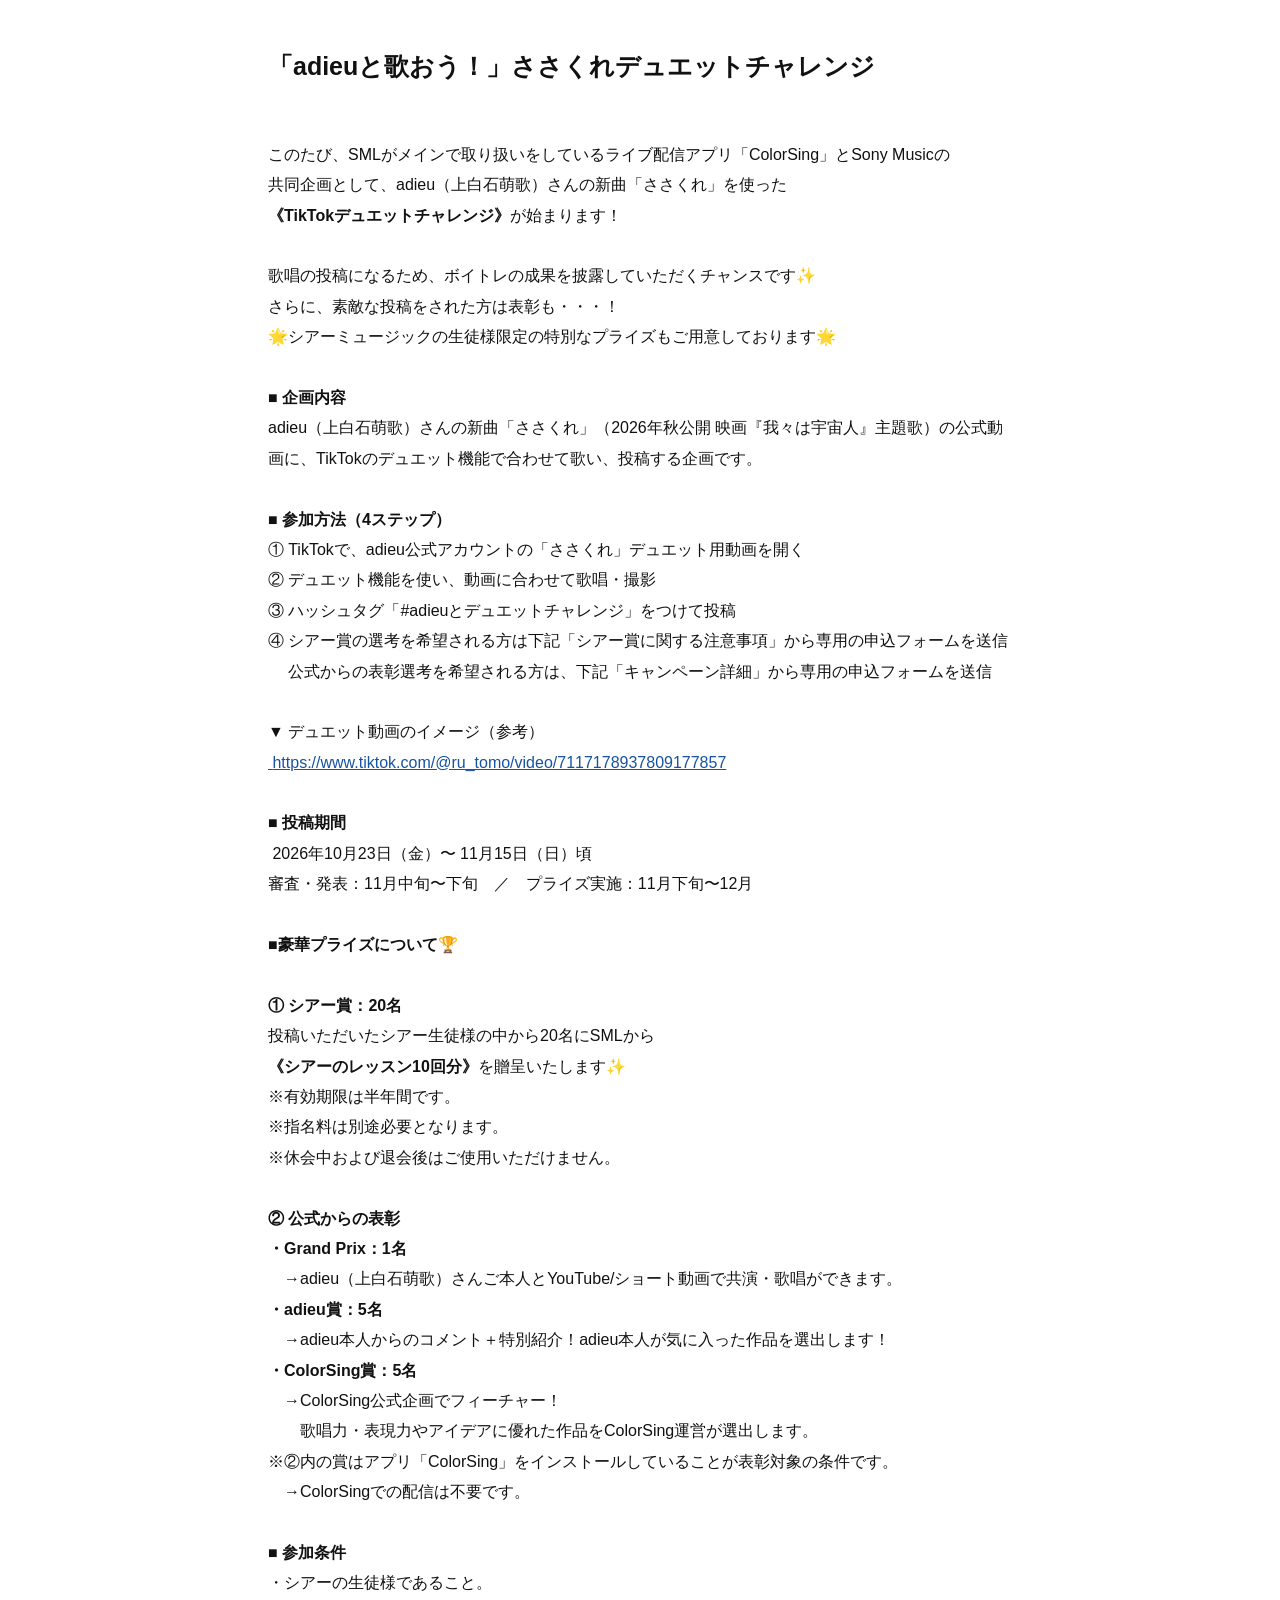
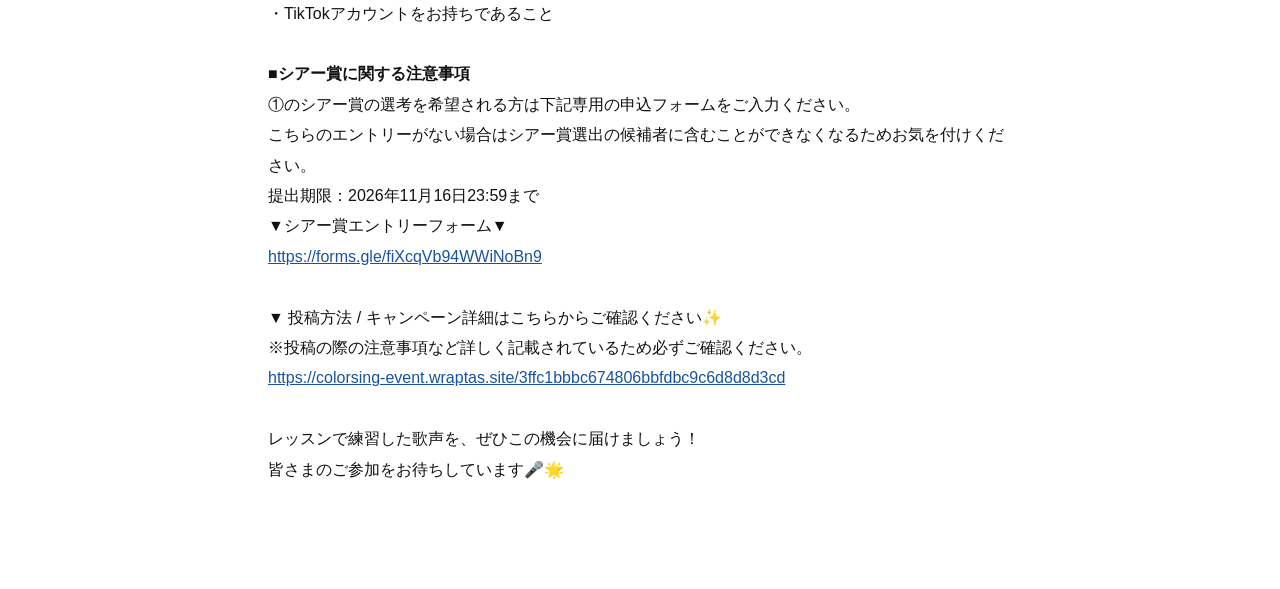
==== commit 059c9e2a: "Update index.html" ====
--- a/index.html
+++ b/index.html
@@ -1,2 +1,2 @@
 <!doctype html>
-<html lang="ja"><head><meta charset="utf-8"><meta name="viewport" content="width=device-width,initial-scale=1"><title>「adieuと歌おう！」ささくれデュエットチャレンジ</title><style>*{box-sizing:border-box}html{color-scheme:light}body{margin:0;background:#fff;color:#111;font-family:-apple-system,BlinkMacSystemFont,"Segoe UI","Hiragino Kaku Gothic ProN",Meiryo,sans-serif;font-size:16px;line-height:1.9;overflow-wrap:anywhere}main{max-width:800px;margin:auto;padding:48px 28px 80px}h1,h2,h3{line-height:1.5;margin:0;font-weight:700}h1{font-size:32px}h2{font-size:25px}h3{font-size:20px}p{margin:0}a{color:#1753a0;text-decoration:underline}ul,ol{padding-left:1.6em;margin:.5em 0}.text-block{margin:0 0 24px;white-space:pre-wrap}.text-block>*{white-space:normal}.text-block div{white-space:pre-wrap}@media(max-width:600px){main{padding:28px 20px 60px}h1{font-size:27px}h2{font-size:23px}h3{font-size:19px}}</style></head><body><main><h2 class="text-block">「adieuと歌おう！」ささくれデュエットチャレンジ</h2><div class="text-block"><div><br></div><div>このたび、SMLがメインで取り扱いをしているライブ配信アプリ「ColorSing」とSony Musicの</div><div>共同企画として、adieu（上白石萌歌）さんの新曲「ささくれ」を使った</div><div><b>《TikTokデュエットチャレンジ》</b>が始まります！<div><br></div><div>歌唱の投稿になるため、ボイトレの成果を披露していただくチャンスです✨</div><div>さらに、素敵な投稿をされた方は表彰も・・・！</div><div>🌟シアーミュージックの生徒様限定の特別なプライズもご用意しております🌟</div><div><br></div><div><b>■ 企画内容</b></div><div>adieu（上白石萌歌）さんの新曲「ささくれ」（2026年秋公開 映画『我々は宇宙人』主題歌）の公式動画に、TikTokのデュエット機能で合わせて歌い、投稿する企画です。</div><div><b><br></b></div><div><b>■ 参加方法（4ステップ）</b></div><div>① TikTokで、adieu公式アカウントの「ささくれ」デュエット用動画を開く</div><div>② デュエット機能を使い、動画に合わせて歌唱・撮影</div><div>③ ハッシュタグ「#adieuとデュエットチャレンジ」をつけて投稿</div><div>④ シアー賞の選考を希望される方は下記「シアー賞に関する注意事項」から専用の申込フォームを送信</div><div>　 公式からの表彰選考を希望される方は、下記「キャンペーン詳細」から専用の申込フォームを送信</div><div>　</div><div>▼ デュエット動画のイメージ（参考）</div><div> https://www.tiktok.com/@ru_tomo/video/7117178937809177857</div><div><br></div><div><b>■ 投稿期間</b></div><div> 2026年10月23日（金）〜 11月15日（日）頃</div><div>審査・発表：11月中旬〜下旬　／　プライズ実施：11月下旬〜12月</div><div><br></div><div><b>■豪華プライズについて🏆</b></div><div><b><br></b></div><div><b>① シアー賞：20名</b></div><div>投稿いただいたシアー生徒様の中から20名にSMLから</div><div><b>《シアーのレッスン10回分》</b>を贈呈いたします✨</div><div>※有効期限は半年間です。</div><div>※指名料は別途必要となります。</div><div>※休会中および退会後はご使用いただけません。</div><div><br></div><div><b>② 公式からの表彰</b></div><div><b>・Grand Prix：1名</b></div><div>　→adieu（上白石萌歌）さんご本人とYouTube/ショート動画で共演・歌唱ができます。</div><div><b>・adieu賞：5名</b></div><div>　→adieu本人からのコメント＋特別紹介！adieu本人が気に入った作品を選出します！</div><div><b>・ColorSing賞：5名</b></div><div>　→ColorSing公式企画でフィーチャー！</div><div>　　歌唱力・表現力やアイデアに優れた作品をColorSing運営が選出します。</div><div>※②内の賞はアプリ「ColorSing」をインストールしていることが表彰対象の条件です。</div><div>　→ColorSingでの配信は不要です。</div><div><br></div><div><b>■ 参加条件</b></div><div>・シアーの生徒様であること。</div><div>・TikTokアカウントをお持ちであること</div><div><br></div><div><b>■シアー賞に関する注意事項</b></div><div>①のシアー賞の選考を希望される方は下記専用の申込フォームをご入力ください。</div><div>こちらのエントリーがない場合はシアー賞選出の候補者に含むことができなくなるためお気を付けください。</div><div>提出期限：2026年11月16日23:59まで</div><div>▼シアー賞エントリーフォーム▼</div><div><a href="https://forms.gle/fiXcqVb94WWiNoBn9">https://forms.gle/fiXcqVb94WWiNoBn9</a></div><div><br></div><div>▼ 投稿方法 / キャンペーン詳細はこちらからご確認ください✨</div><div>※投稿の際の注意事項など詳しく記載されているため必ずご確認ください。</div><div><a href="https://colorsing-event.wraptas.site/3ffc1bbbc674806bbfdbc9c6d8d8d3cd">https://colorsing-event.wraptas.site/3ffc1bbbc674806bbfdbc9c6d8d8d3cd</a></div><div><br></div><div>レッスンで練習した歌声を、ぜひこの機会に届けましょう！</div><div>皆さまのご参加をお待ちしています🎤🌟</div></div></div></main></body></html>+<html lang="ja"><head><meta charset="utf-8"><meta name="viewport" content="width=device-width,initial-scale=1"><title>「adieuと歌おう！」ささくれデュエットチャレンジ</title><style>*{box-sizing:border-box}html{color-scheme:light}body{margin:0;background:#fff;color:#111;font-family:-apple-system,BlinkMacSystemFont,"Segoe UI","Hiragino Kaku Gothic ProN",Meiryo,sans-serif;font-size:16px;line-height:1.9;overflow-wrap:anywhere}main{max-width:800px;margin:auto;padding:48px 28px 80px}h1,h2,h3{line-height:1.5;margin:0;font-weight:700}h1{font-size:32px}h2{font-size:25px}h3{font-size:20px}p{margin:0}a{color:#1753a0;text-decoration:underline}ul,ol{padding-left:1.6em;margin:.5em 0}.text-block{margin:0 0 24px;white-space:pre-wrap}.text-block>*{white-space:normal}.text-block div{white-space:pre-wrap}@media(max-width:600px){main{padding:28px 20px 60px}h1{font-size:27px}h2{font-size:23px}h3{font-size:19px}}</style></head><body><main><h2 class="text-block">「adieuと歌おう！」ささくれデュエットチャレンジ</h2><div class="text-block"><div><br></div><div>このたび、SMLがメインで取り扱いをしているライブ配信アプリ「ColorSing」とSony Musicの</div><div>共同企画として、adieu（上白石萌歌）さんの新曲「ささくれ」を使った</div><div><b>《TikTokデュエットチャレンジ》</b>が始まります！<div><br></div><div>歌唱の投稿になるため、ボイトレの成果を披露していただくチャンスです✨</div><div>さらに、素敵な投稿をされた方は表彰も・・・！</div><div>🌟シアーミュージックの生徒様限定の特別なプライズもご用意しております🌟</div><div><br></div><div><b>■ 企画内容</b></div><div>adieu（上白石萌歌）さんの新曲「ささくれ」（2026年秋公開 映画『我々は宇宙人』主題歌）の公式動画に、TikTokのデュエット機能で合わせて歌い、投稿する企画です。</div><div><b><br></b></div><div><b>■ 参加方法（4ステップ）</b></div><div>① TikTokで、adieu公式アカウントの「ささくれ」デュエット用動画を開く</div><div>② デュエット機能を使い、動画に合わせて歌唱・撮影</div><div>③ ハッシュタグ「#adieuとデュエットチャレンジ」をつけて投稿</div><div>④ シアー賞の選考を希望される方は下記「シアー賞に関する注意事項」から専用の申込フォームを送信</div><div>　 公式からの表彰選考を希望される方は、下記「キャンペーン詳細」から専用の申込フォームを送信</div><div>　</div><div>▼ デュエット動画のイメージ（参考）</div><div><a href="https://www.tiktok.com/@ru_tomo/video/7117178937809177857"> https://www.tiktok.com/@ru_tomo/video/7117178937809177857</a></div><div><br></div><div><b>■ 投稿期間</b></div><div> 2026年10月23日（金）〜 11月15日（日）頃</div><div>審査・発表：11月中旬〜下旬　／　プライズ実施：11月下旬〜12月</div><div><br></div><div><b>■豪華プライズについて🏆</b></div><div><b><br></b></div><div><b>① シアー賞：20名</b></div><div>投稿いただいたシアー生徒様の中から20名にSMLから</div><div><b>《シアーのレッスン10回分》</b>を贈呈いたします✨</div><div>※有効期限は半年間です。</div><div>※指名料は別途必要となります。</div><div>※休会中および退会後はご使用いただけません。</div><div><br></div><div><b>② 公式からの表彰</b></div><div><b>・Grand Prix：1名</b></div><div>　→adieu（上白石萌歌）さんご本人とYouTube/ショート動画で共演・歌唱ができます。</div><div><b>・adieu賞：5名</b></div><div>　→adieu本人からのコメント＋特別紹介！adieu本人が気に入った作品を選出します！</div><div><b>・ColorSing賞：5名</b></div><div>　→ColorSing公式企画でフィーチャー！</div><div>　　歌唱力・表現力やアイデアに優れた作品をColorSing運営が選出します。</div><div>※②内の賞はアプリ「ColorSing」をインストールしていることが表彰対象の条件です。</div><div>　→ColorSingでの配信は不要です。</div><div><br></div><div><b>■ 参加条件</b></div><div>・シアーの生徒様であること。</div><div>・TikTokアカウントをお持ちであること</div><div><br></div><div><b>■シアー賞に関する注意事項</b></div><div>①のシアー賞の選考を希望される方は下記専用の申込フォームをご入力ください。</div><div>こちらのエントリーがない場合はシアー賞選出の候補者に含むことができなくなるためお気を付けください。</div><div>提出期限：2026年11月16日23:59まで</div><div>▼シアー賞エントリーフォーム▼</div><div><a href="https://forms.gle/fiXcqVb94WWiNoBn9">https://forms.gle/fiXcqVb94WWiNoBn9</a></div><div><br></div><div>▼ 投稿方法 / キャンペーン詳細はこちらからご確認ください✨</div><div>※投稿の際の注意事項など詳しく記載されているため必ずご確認ください。</div><div><a href="https://colorsing-event.wraptas.site/3ffc1bbbc674806bbfdbc9c6d8d8d3cd">https://colorsing-event.wraptas.site/3ffc1bbbc674806bbfdbc9c6d8d8d3cd</a></div><div><br></div><div>レッスンで練習した歌声を、ぜひこの機会に届けましょう！</div><div>皆さまのご参加をお待ちしています🎤🌟</div></div></div></main></body></html>
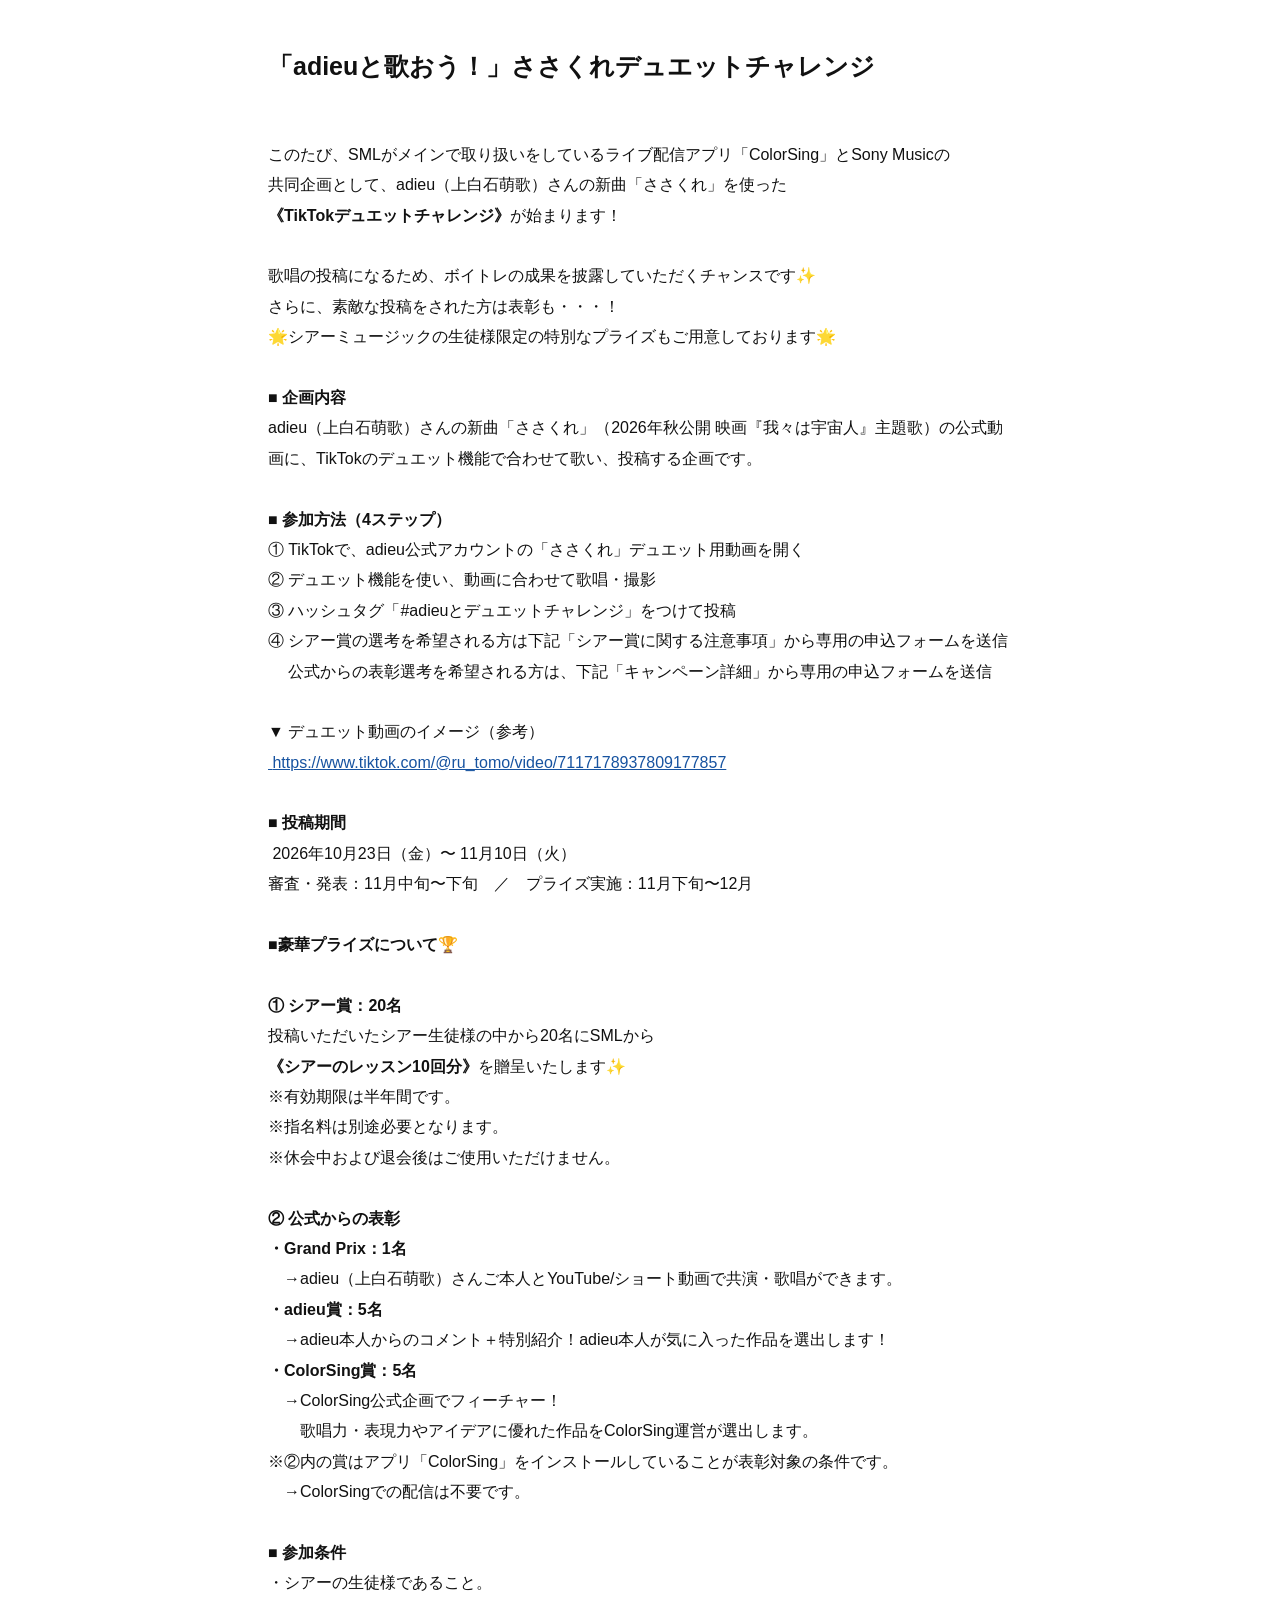
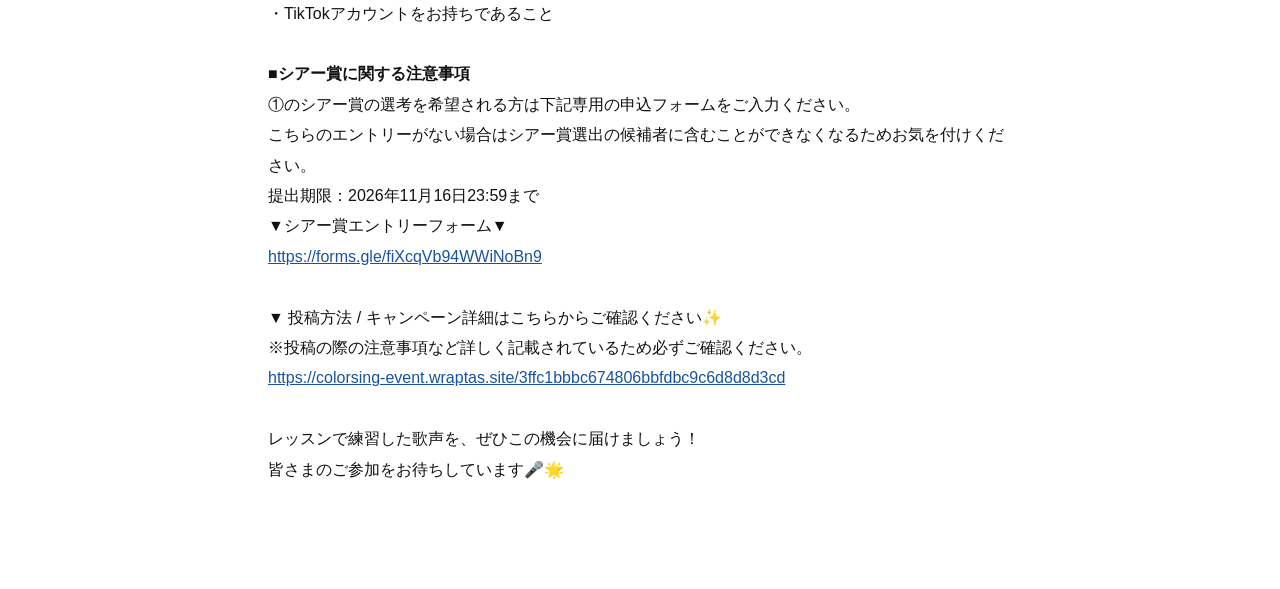
==== commit f5b6dafa: "Update index.html" ====
--- a/index.html
+++ b/index.html
@@ -1,2 +1,2 @@
 <!doctype html>
-<html lang="ja"><head><meta charset="utf-8"><meta name="viewport" content="width=device-width,initial-scale=1"><title>「adieuと歌おう！」ささくれデュエットチャレンジ</title><style>*{box-sizing:border-box}html{color-scheme:light}body{margin:0;background:#fff;color:#111;font-family:-apple-system,BlinkMacSystemFont,"Segoe UI","Hiragino Kaku Gothic ProN",Meiryo,sans-serif;font-size:16px;line-height:1.9;overflow-wrap:anywhere}main{max-width:800px;margin:auto;padding:48px 28px 80px}h1,h2,h3{line-height:1.5;margin:0;font-weight:700}h1{font-size:32px}h2{font-size:25px}h3{font-size:20px}p{margin:0}a{color:#1753a0;text-decoration:underline}ul,ol{padding-left:1.6em;margin:.5em 0}.text-block{margin:0 0 24px;white-space:pre-wrap}.text-block>*{white-space:normal}.text-block div{white-space:pre-wrap}@media(max-width:600px){main{padding:28px 20px 60px}h1{font-size:27px}h2{font-size:23px}h3{font-size:19px}}</style></head><body><main><h2 class="text-block">「adieuと歌おう！」ささくれデュエットチャレンジ</h2><div class="text-block"><div><br></div><div>このたび、SMLがメインで取り扱いをしているライブ配信アプリ「ColorSing」とSony Musicの</div><div>共同企画として、adieu（上白石萌歌）さんの新曲「ささくれ」を使った</div><div><b>《TikTokデュエットチャレンジ》</b>が始まります！<div><br></div><div>歌唱の投稿になるため、ボイトレの成果を披露していただくチャンスです✨</div><div>さらに、素敵な投稿をされた方は表彰も・・・！</div><div>🌟シアーミュージックの生徒様限定の特別なプライズもご用意しております🌟</div><div><br></div><div><b>■ 企画内容</b></div><div>adieu（上白石萌歌）さんの新曲「ささくれ」（2026年秋公開 映画『我々は宇宙人』主題歌）の公式動画に、TikTokのデュエット機能で合わせて歌い、投稿する企画です。</div><div><b><br></b></div><div><b>■ 参加方法（4ステップ）</b></div><div>① TikTokで、adieu公式アカウントの「ささくれ」デュエット用動画を開く</div><div>② デュエット機能を使い、動画に合わせて歌唱・撮影</div><div>③ ハッシュタグ「#adieuとデュエットチャレンジ」をつけて投稿</div><div>④ シアー賞の選考を希望される方は下記「シアー賞に関する注意事項」から専用の申込フォームを送信</div><div>　 公式からの表彰選考を希望される方は、下記「キャンペーン詳細」から専用の申込フォームを送信</div><div>　</div><div>▼ デュエット動画のイメージ（参考）</div><div><a href="https://www.tiktok.com/@ru_tomo/video/7117178937809177857"> https://www.tiktok.com/@ru_tomo/video/7117178937809177857</a></div><div><br></div><div><b>■ 投稿期間</b></div><div> 2026年10月23日（金）〜 11月15日（日）頃</div><div>審査・発表：11月中旬〜下旬　／　プライズ実施：11月下旬〜12月</div><div><br></div><div><b>■豪華プライズについて🏆</b></div><div><b><br></b></div><div><b>① シアー賞：20名</b></div><div>投稿いただいたシアー生徒様の中から20名にSMLから</div><div><b>《シアーのレッスン10回分》</b>を贈呈いたします✨</div><div>※有効期限は半年間です。</div><div>※指名料は別途必要となります。</div><div>※休会中および退会後はご使用いただけません。</div><div><br></div><div><b>② 公式からの表彰</b></div><div><b>・Grand Prix：1名</b></div><div>　→adieu（上白石萌歌）さんご本人とYouTube/ショート動画で共演・歌唱ができます。</div><div><b>・adieu賞：5名</b></div><div>　→adieu本人からのコメント＋特別紹介！adieu本人が気に入った作品を選出します！</div><div><b>・ColorSing賞：5名</b></div><div>　→ColorSing公式企画でフィーチャー！</div><div>　　歌唱力・表現力やアイデアに優れた作品をColorSing運営が選出します。</div><div>※②内の賞はアプリ「ColorSing」をインストールしていることが表彰対象の条件です。</div><div>　→ColorSingでの配信は不要です。</div><div><br></div><div><b>■ 参加条件</b></div><div>・シアーの生徒様であること。</div><div>・TikTokアカウントをお持ちであること</div><div><br></div><div><b>■シアー賞に関する注意事項</b></div><div>①のシアー賞の選考を希望される方は下記専用の申込フォームをご入力ください。</div><div>こちらのエントリーがない場合はシアー賞選出の候補者に含むことができなくなるためお気を付けください。</div><div>提出期限：2026年11月16日23:59まで</div><div>▼シアー賞エントリーフォーム▼</div><div><a href="https://forms.gle/fiXcqVb94WWiNoBn9">https://forms.gle/fiXcqVb94WWiNoBn9</a></div><div><br></div><div>▼ 投稿方法 / キャンペーン詳細はこちらからご確認ください✨</div><div>※投稿の際の注意事項など詳しく記載されているため必ずご確認ください。</div><div><a href="https://colorsing-event.wraptas.site/3ffc1bbbc674806bbfdbc9c6d8d8d3cd">https://colorsing-event.wraptas.site/3ffc1bbbc674806bbfdbc9c6d8d8d3cd</a></div><div><br></div><div>レッスンで練習した歌声を、ぜひこの機会に届けましょう！</div><div>皆さまのご参加をお待ちしています🎤🌟</div></div></div></main></body></html>
+<html lang="ja"><head><meta charset="utf-8"><meta name="viewport" content="width=device-width,initial-scale=1"><title>「adieuと歌おう！」ささくれデュエットチャレンジ</title><style>*{box-sizing:border-box}html{color-scheme:light}body{margin:0;background:#fff;color:#111;font-family:-apple-system,BlinkMacSystemFont,"Segoe UI","Hiragino Kaku Gothic ProN",Meiryo,sans-serif;font-size:16px;line-height:1.9;overflow-wrap:anywhere}main{max-width:800px;margin:auto;padding:48px 28px 80px}h1,h2,h3{line-height:1.5;margin:0;font-weight:700}h1{font-size:32px}h2{font-size:25px}h3{font-size:20px}p{margin:0}a{color:#1753a0;text-decoration:underline}ul,ol{padding-left:1.6em;margin:.5em 0}.text-block{margin:0 0 24px;white-space:pre-wrap}.text-block>*{white-space:normal}.text-block div{white-space:pre-wrap}@media(max-width:600px){main{padding:28px 20px 60px}h1{font-size:27px}h2{font-size:23px}h3{font-size:19px}}</style></head><body><main><h2 class="text-block">「adieuと歌おう！」ささくれデュエットチャレンジ</h2><div class="text-block"><div><br></div><div>このたび、SMLがメインで取り扱いをしているライブ配信アプリ「ColorSing」とSony Musicの</div><div>共同企画として、adieu（上白石萌歌）さんの新曲「ささくれ」を使った</div><div><b>《TikTokデュエットチャレンジ》</b>が始まります！<div><br></div><div>歌唱の投稿になるため、ボイトレの成果を披露していただくチャンスです✨</div><div>さらに、素敵な投稿をされた方は表彰も・・・！</div><div>🌟シアーミュージックの生徒様限定の特別なプライズもご用意しております🌟</div><div><br></div><div><b>■ 企画内容</b></div><div>adieu（上白石萌歌）さんの新曲「ささくれ」（2026年秋公開 映画『我々は宇宙人』主題歌）の公式動画に、TikTokのデュエット機能で合わせて歌い、投稿する企画です。</div><div><b><br></b></div><div><b>■ 参加方法（4ステップ）</b></div><div>① TikTokで、adieu公式アカウントの「ささくれ」デュエット用動画を開く</div><div>② デュエット機能を使い、動画に合わせて歌唱・撮影</div><div>③ ハッシュタグ「#adieuとデュエットチャレンジ」をつけて投稿</div><div>④ シアー賞の選考を希望される方は下記「シアー賞に関する注意事項」から専用の申込フォームを送信</div><div>　 公式からの表彰選考を希望される方は、下記「キャンペーン詳細」から専用の申込フォームを送信</div><div>　</div><div>▼ デュエット動画のイメージ（参考）</div><div><a href="https://www.tiktok.com/@ru_tomo/video/7117178937809177857"> https://www.tiktok.com/@ru_tomo/video/7117178937809177857</a></div><div><br></div><div><b>■ 投稿期間</b></div><div> 2026年10月23日（金）〜 11月10日（火）</div><div>審査・発表：11月中旬〜下旬　／　プライズ実施：11月下旬〜12月</div><div><br></div><div><b>■豪華プライズについて🏆</b></div><div><b><br></b></div><div><b>① シアー賞：20名</b></div><div>投稿いただいたシアー生徒様の中から20名にSMLから</div><div><b>《シアーのレッスン10回分》</b>を贈呈いたします✨</div><div>※有効期限は半年間です。</div><div>※指名料は別途必要となります。</div><div>※休会中および退会後はご使用いただけません。</div><div><br></div><div><b>② 公式からの表彰</b></div><div><b>・Grand Prix：1名</b></div><div>　→adieu（上白石萌歌）さんご本人とYouTube/ショート動画で共演・歌唱ができます。</div><div><b>・adieu賞：5名</b></div><div>　→adieu本人からのコメント＋特別紹介！adieu本人が気に入った作品を選出します！</div><div><b>・ColorSing賞：5名</b></div><div>　→ColorSing公式企画でフィーチャー！</div><div>　　歌唱力・表現力やアイデアに優れた作品をColorSing運営が選出します。</div><div>※②内の賞はアプリ「ColorSing」をインストールしていることが表彰対象の条件です。</div><div>　→ColorSingでの配信は不要です。</div><div><br></div><div><b>■ 参加条件</b></div><div>・シアーの生徒様であること。</div><div>・TikTokアカウントをお持ちであること</div><div><br></div><div><b>■シアー賞に関する注意事項</b></div><div>①のシアー賞の選考を希望される方は下記専用の申込フォームをご入力ください。</div><div>こちらのエントリーがない場合はシアー賞選出の候補者に含むことができなくなるためお気を付けください。</div><div>提出期限：2026年11月16日23:59まで</div><div>▼シアー賞エントリーフォーム▼</div><div><a href="https://forms.gle/fiXcqVb94WWiNoBn9">https://forms.gle/fiXcqVb94WWiNoBn9</a></div><div><br></div><div>▼ 投稿方法 / キャンペーン詳細はこちらからご確認ください✨</div><div>※投稿の際の注意事項など詳しく記載されているため必ずご確認ください。</div><div><a href="https://colorsing-event.wraptas.site/3ffc1bbbc674806bbfdbc9c6d8d8d3cd">https://colorsing-event.wraptas.site/3ffc1bbbc674806bbfdbc9c6d8d8d3cd</a></div><div><br></div><div>レッスンで練習した歌声を、ぜひこの機会に届けましょう！</div><div>皆さまのご参加をお待ちしています🎤🌟</div></div></div></main></body></html>
